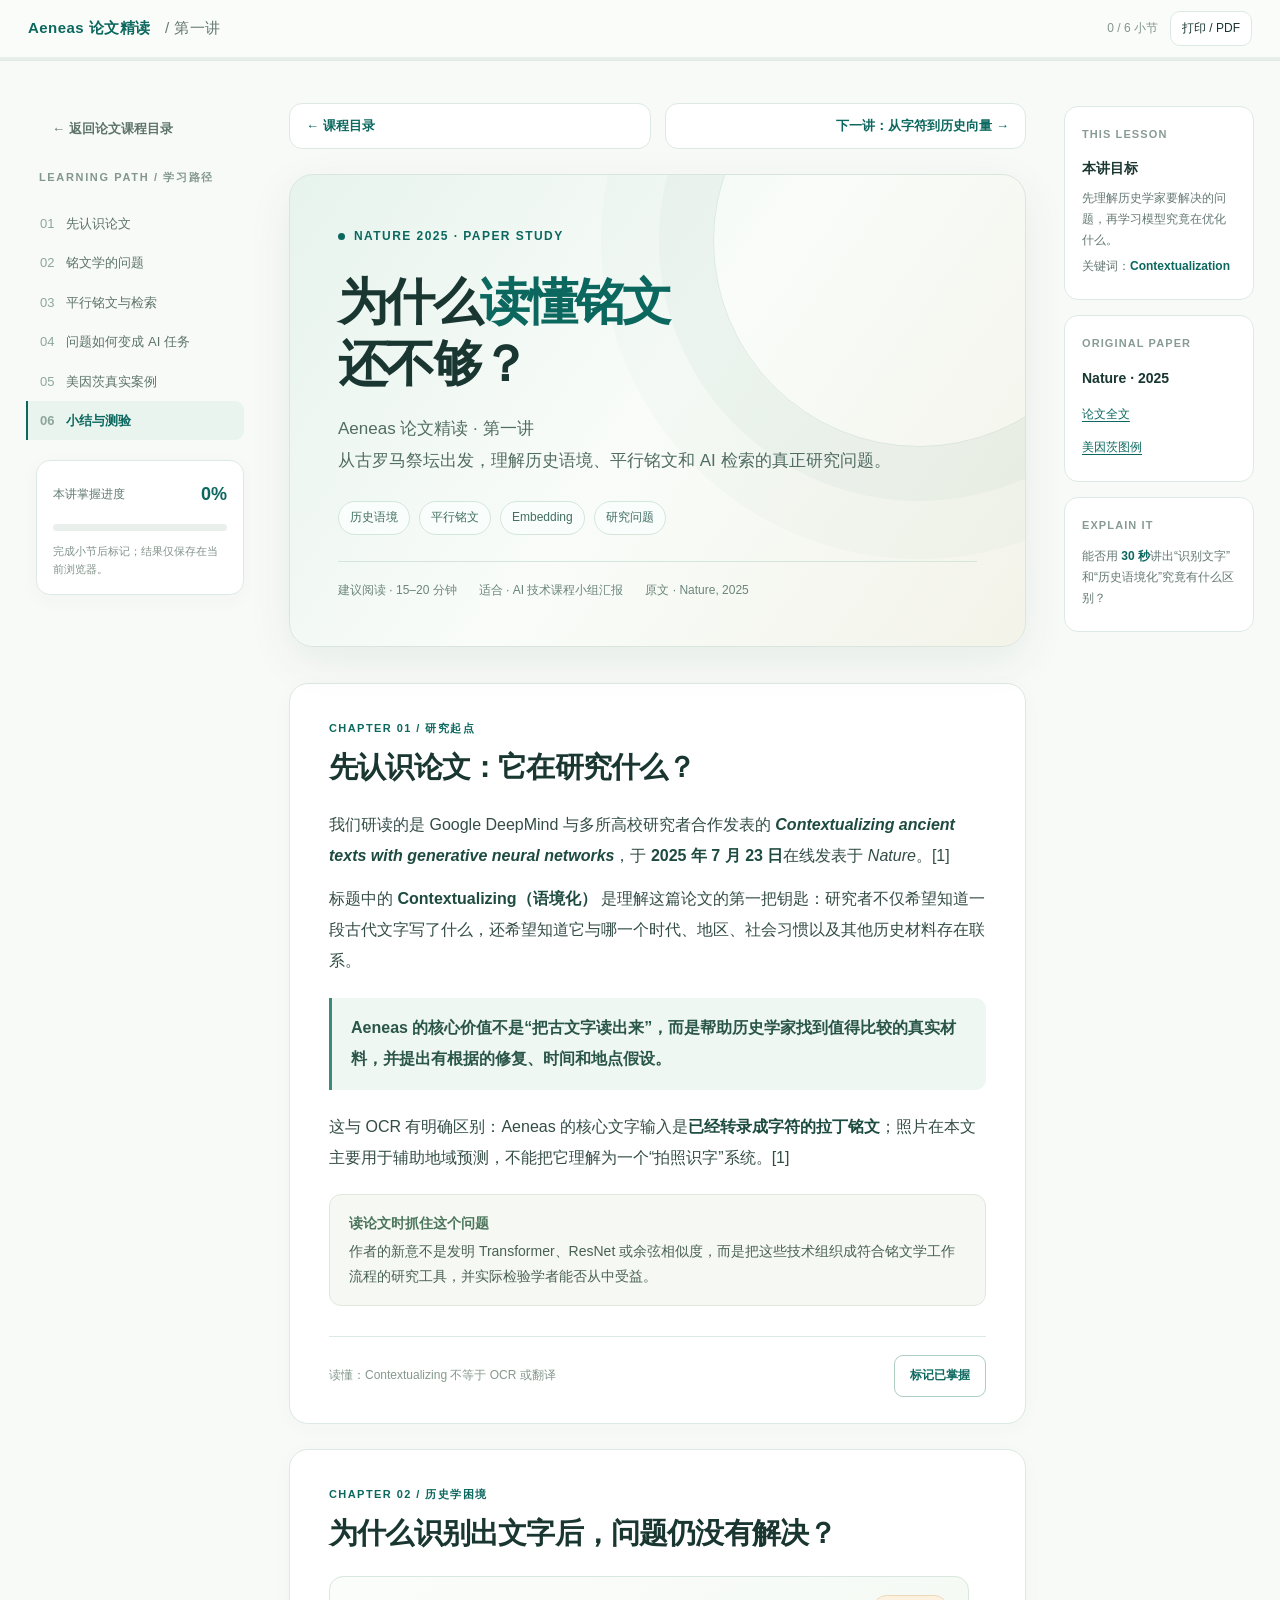
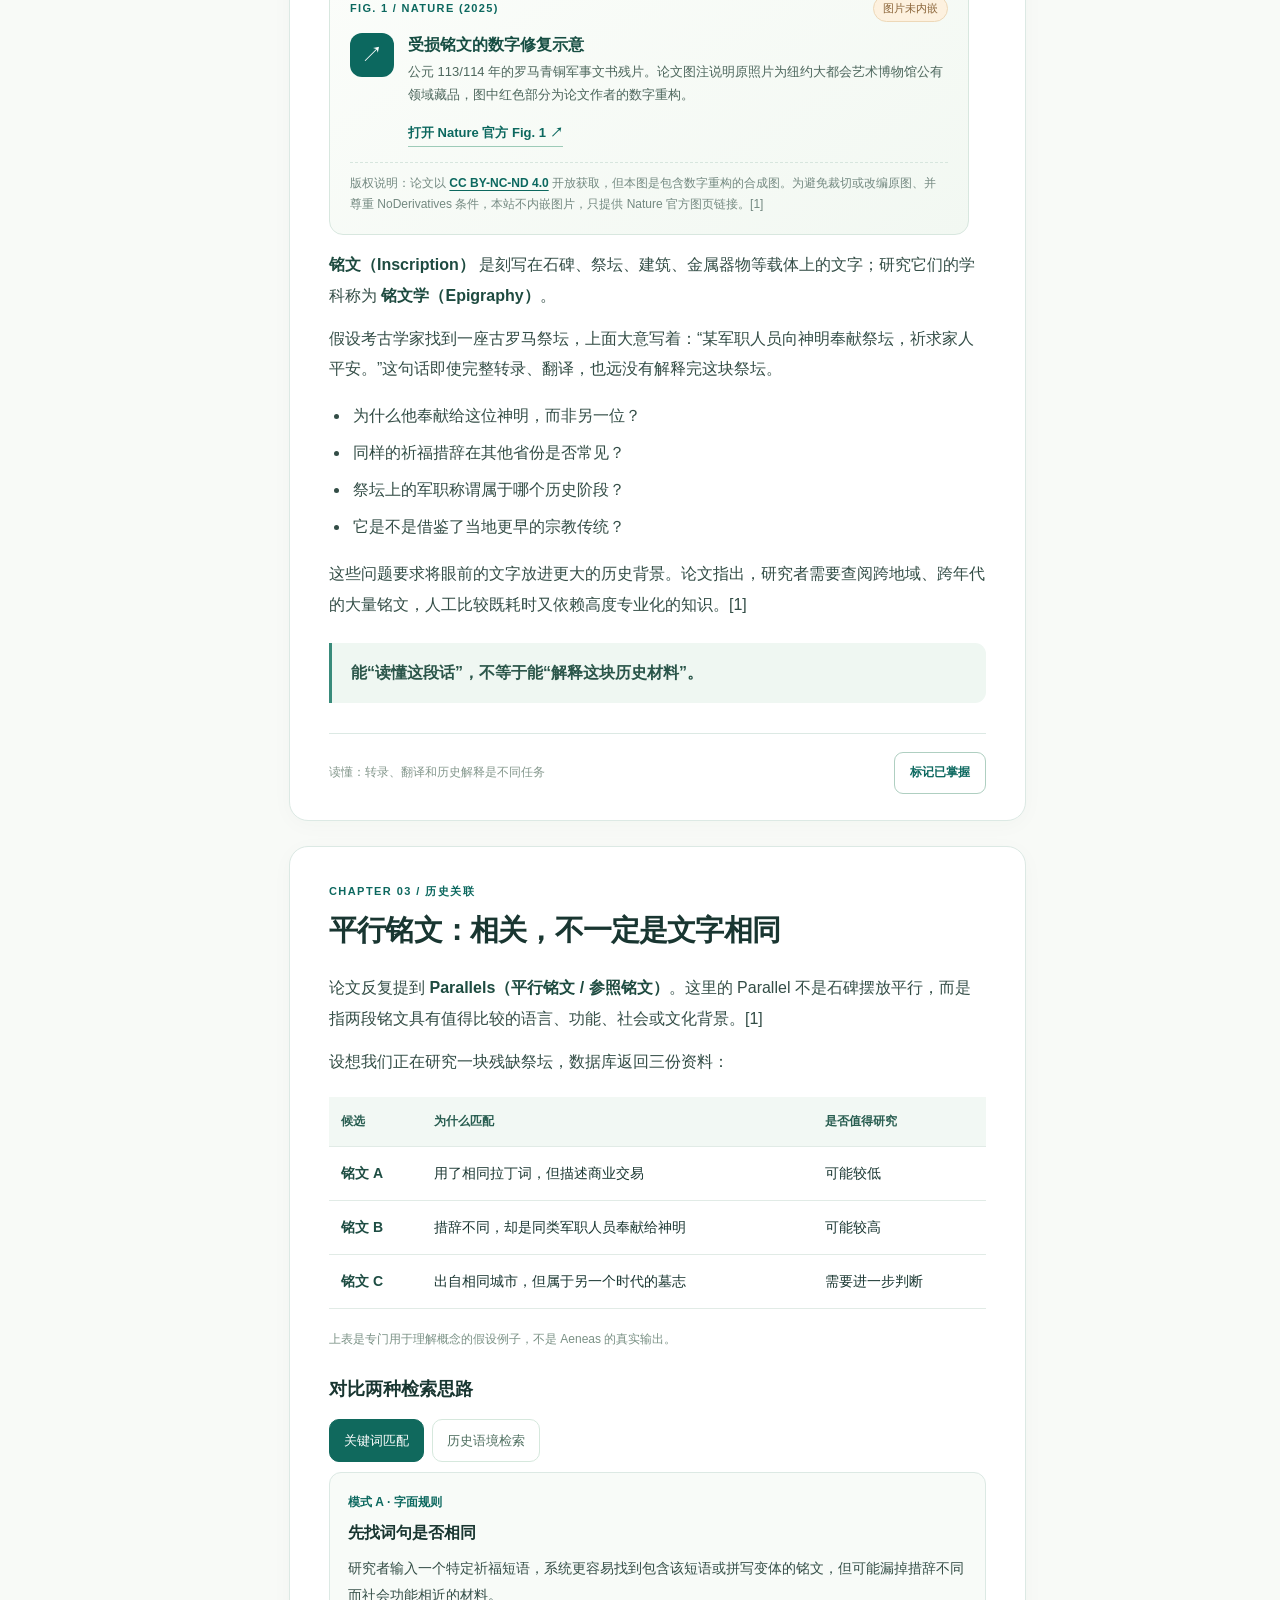
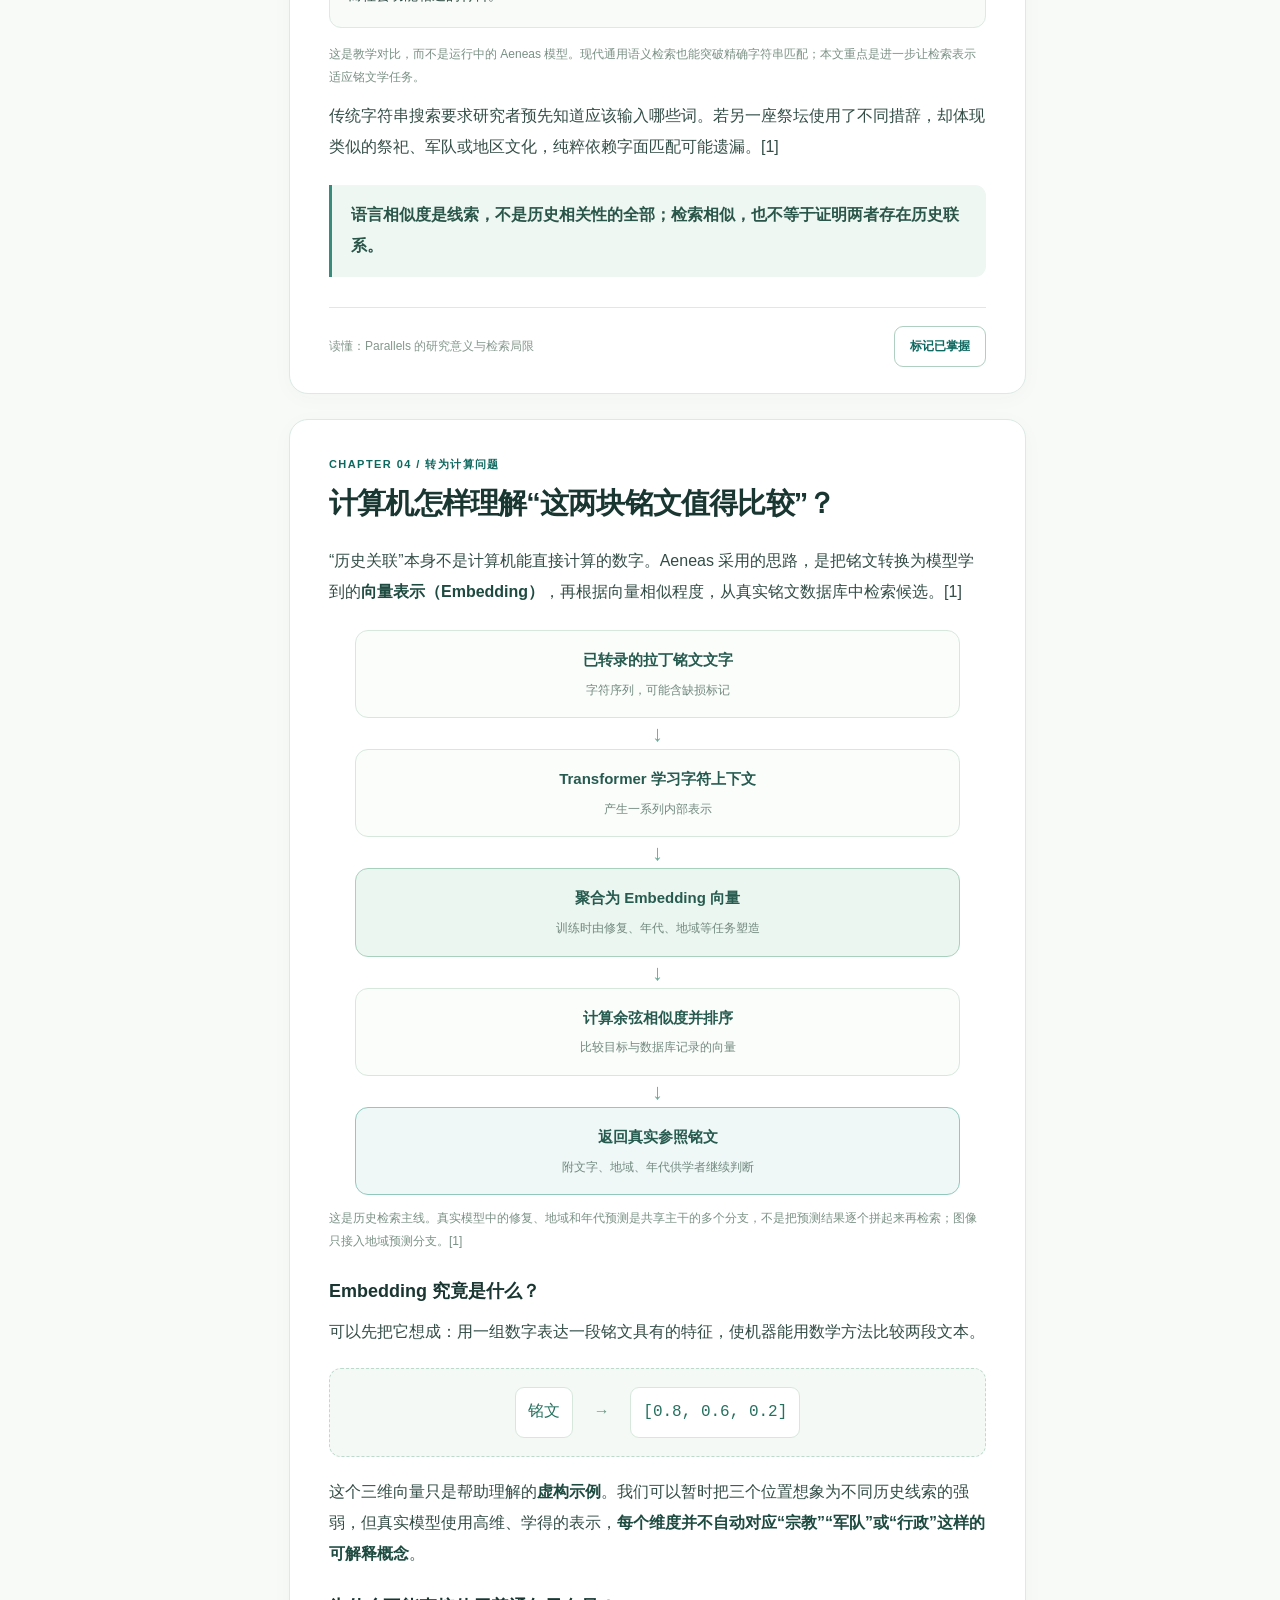
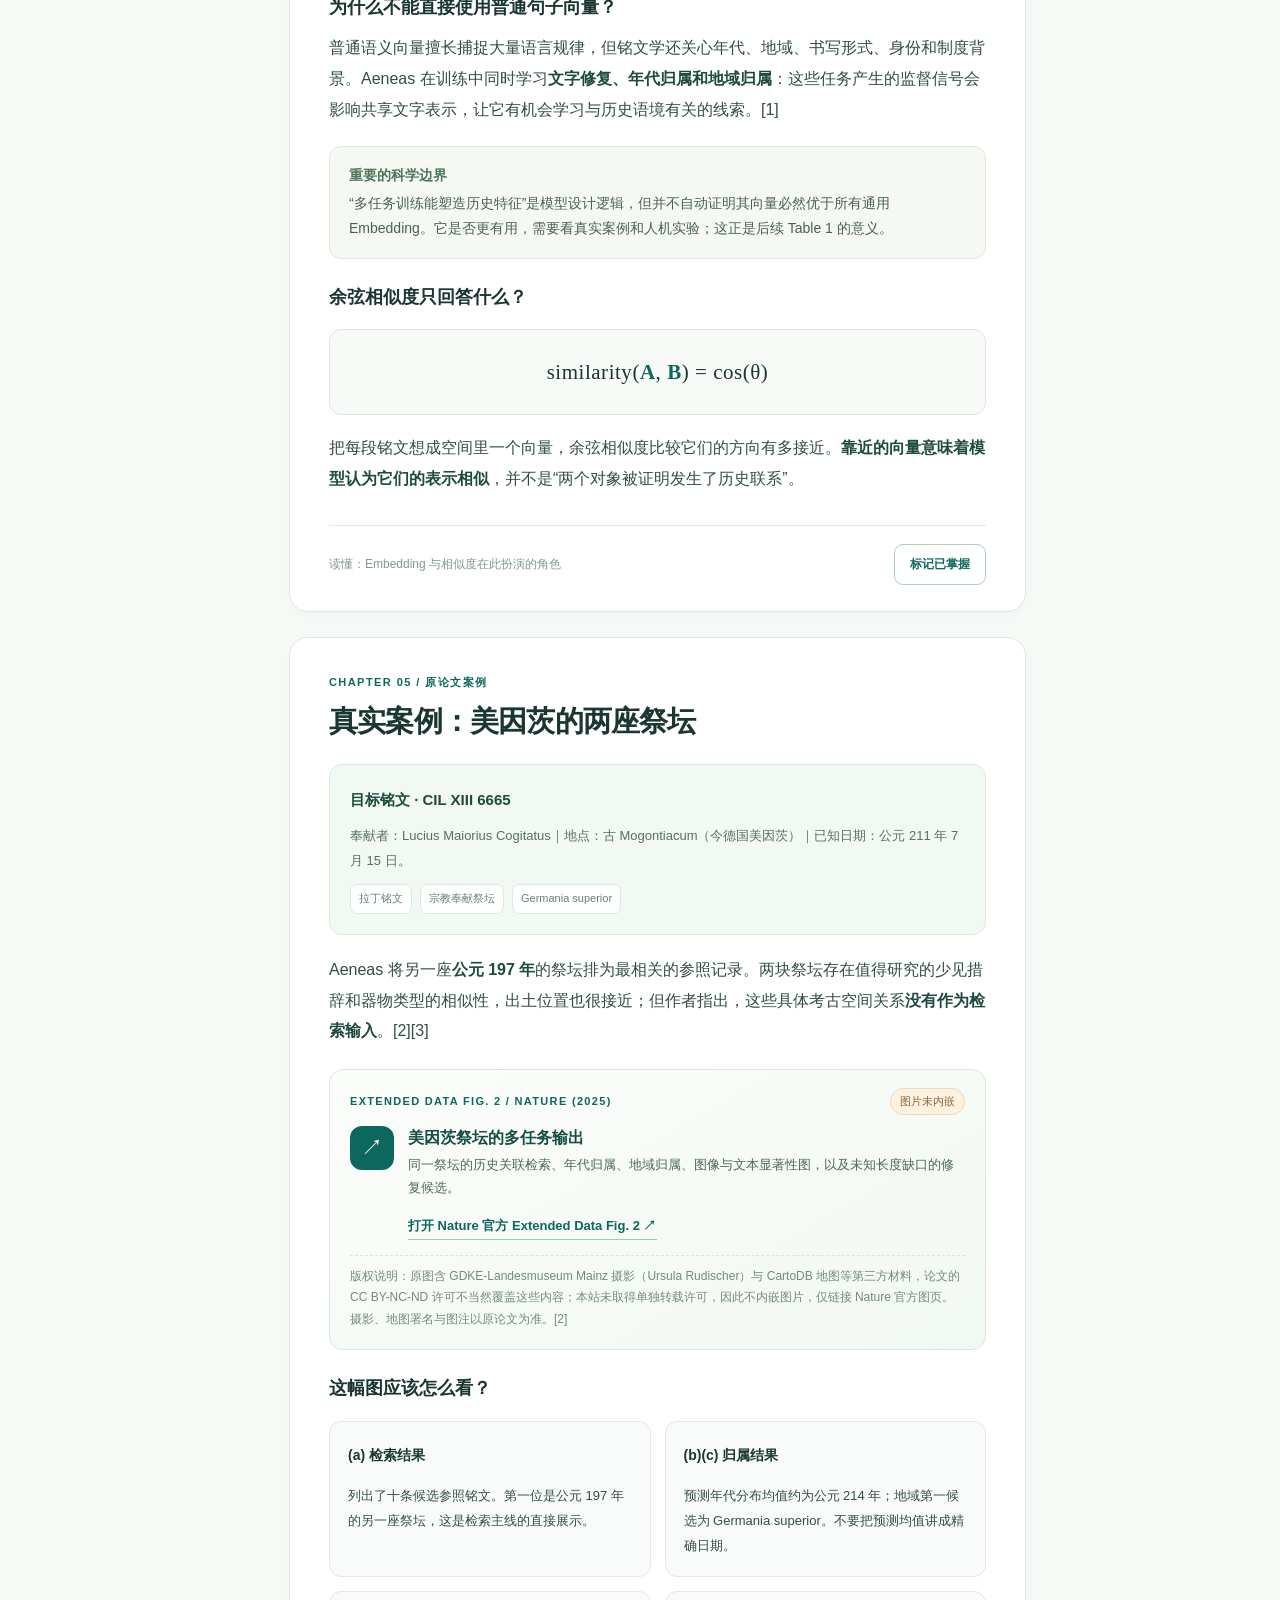
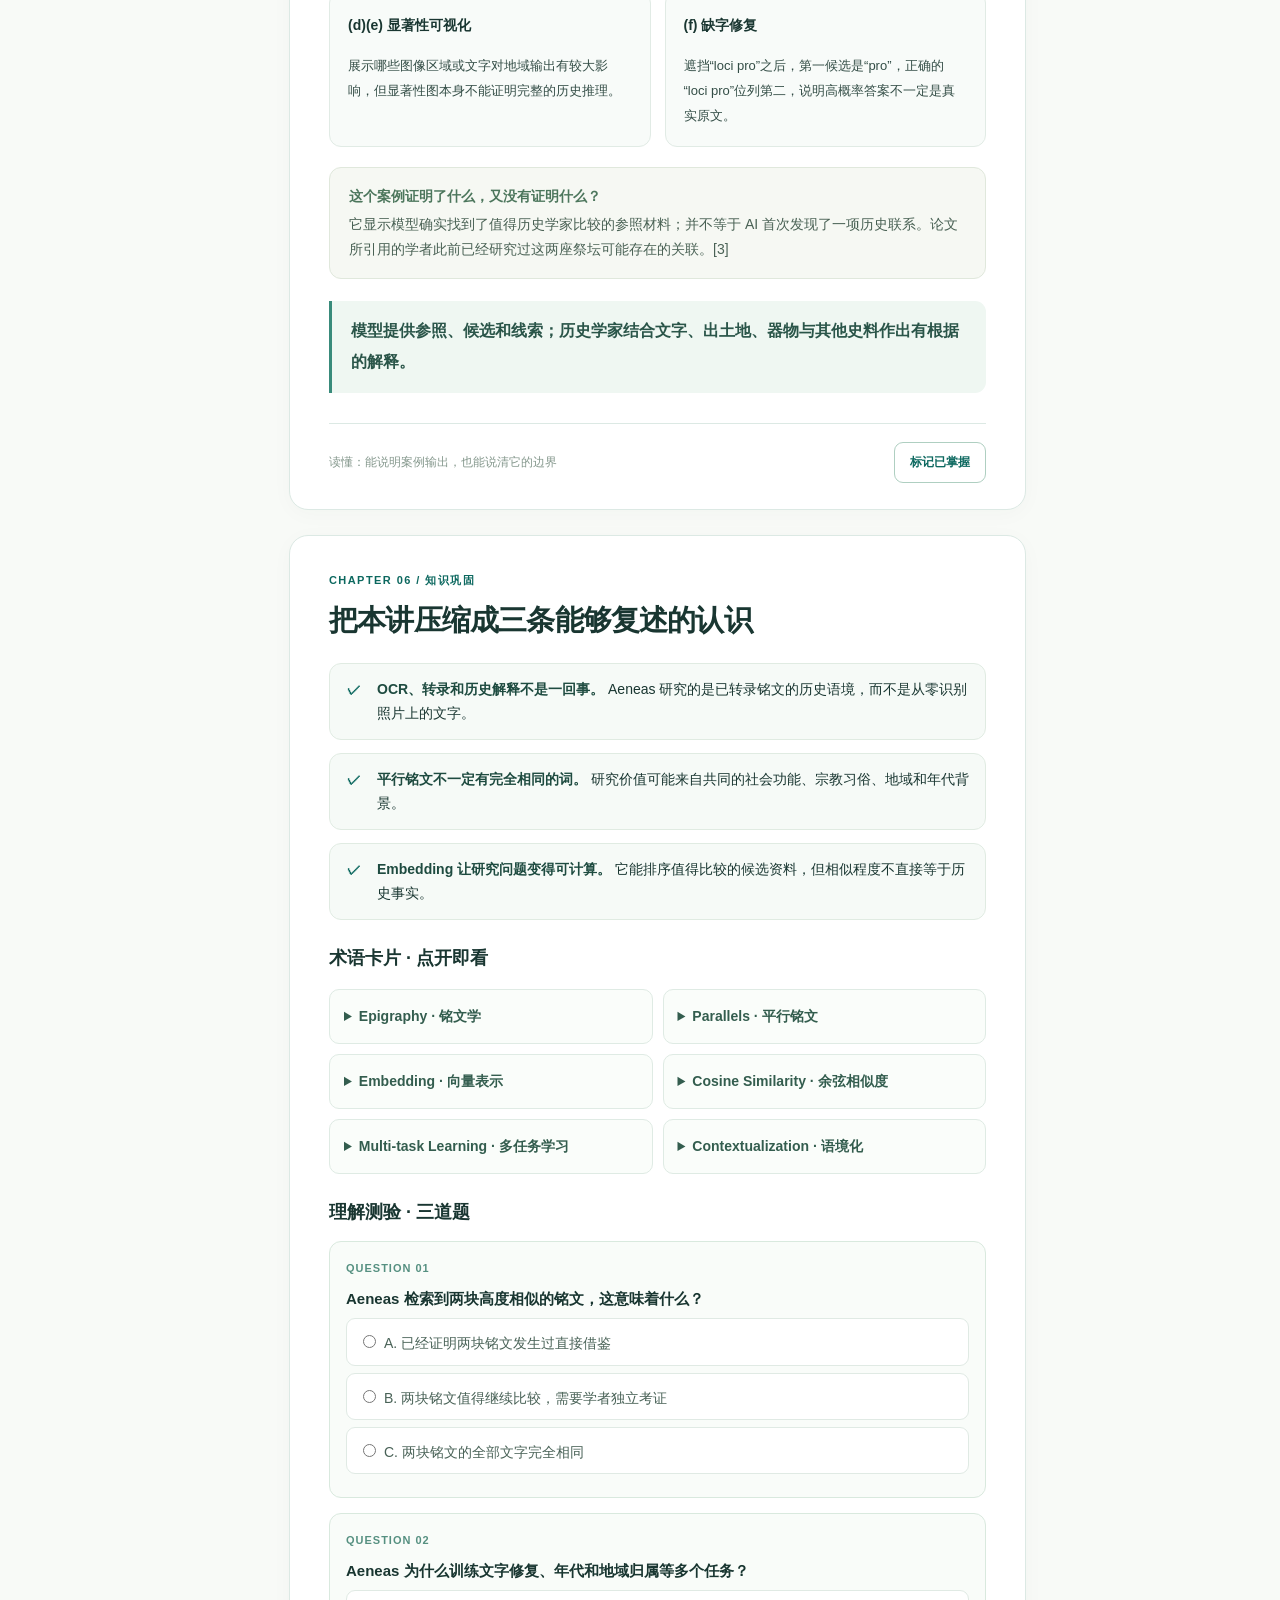
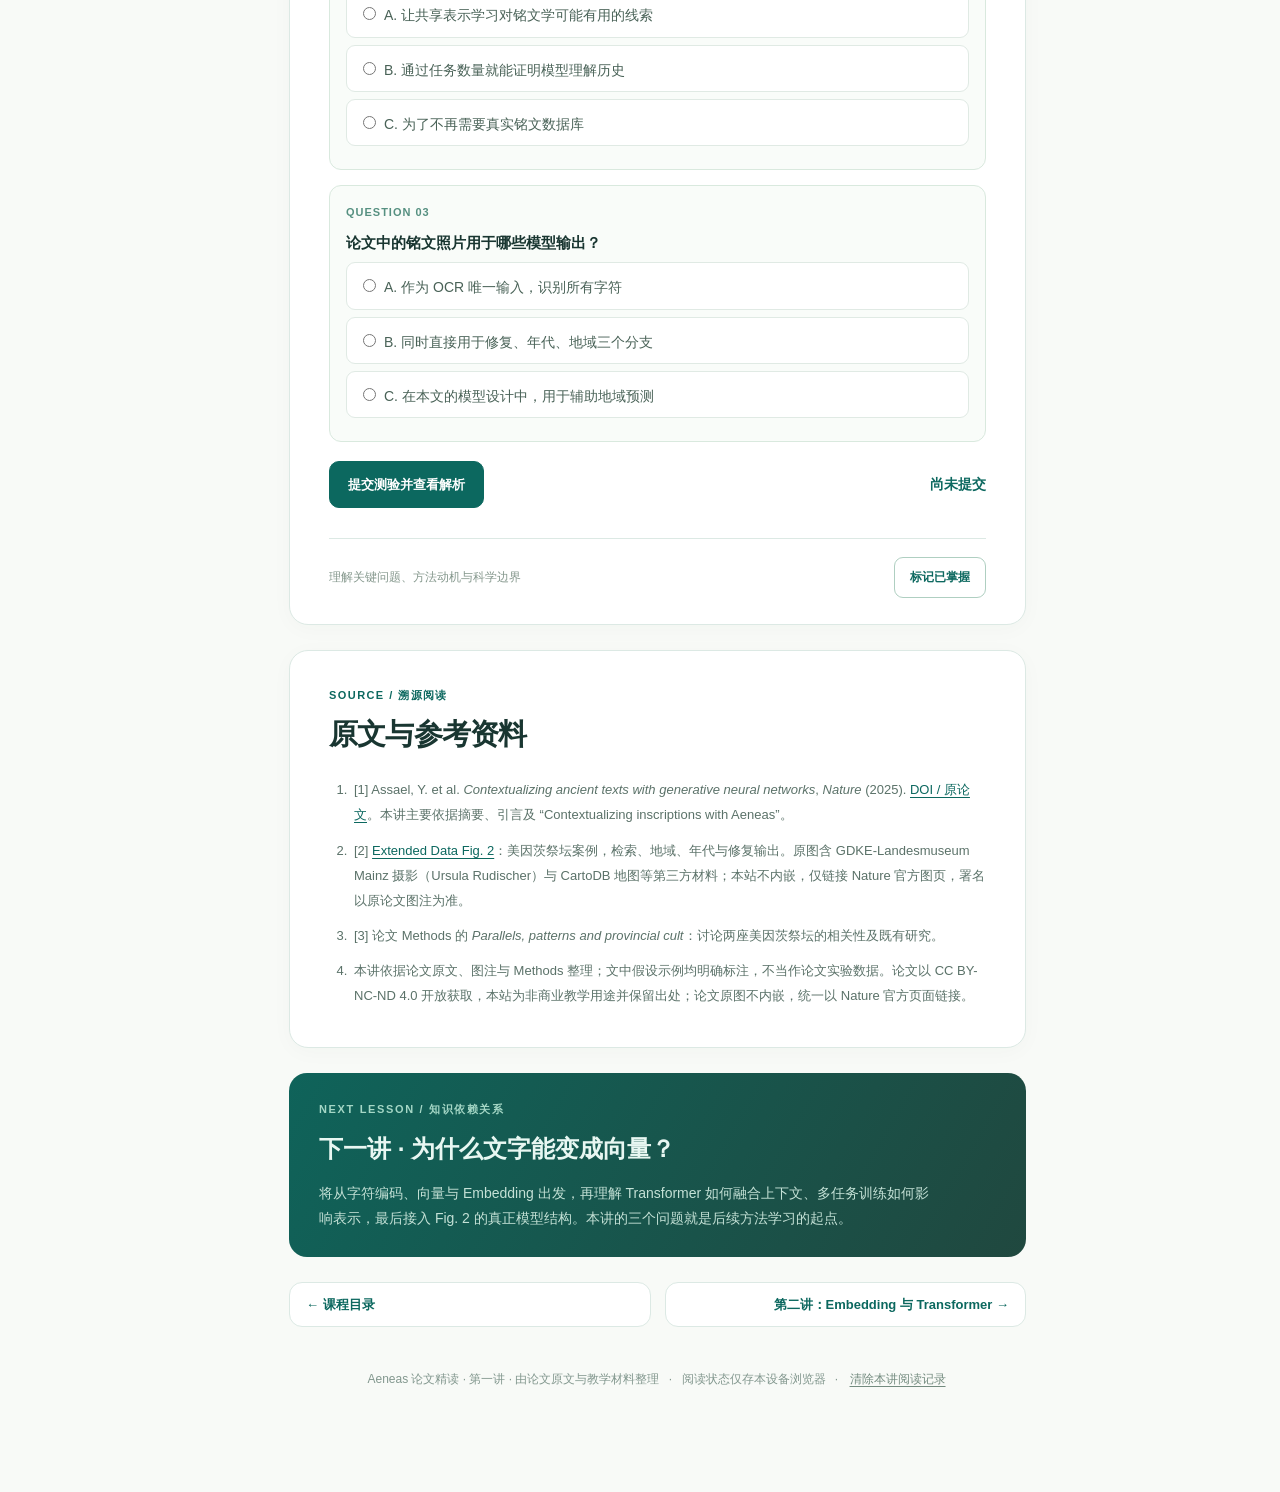
==== lessons/01.html @ 2ba2298d "Publish standalone Aeneas paper study site Add the six-lesson roadmap with complete lessons 1-2, int" ====
<!doctype html>
<html lang="zh-CN">
<head>
<meta charset="utf-8">
<meta name="viewport" content="width=device-width, initial-scale=1">
<meta name="theme-color" content="#0b655d">
<meta name="description" content="Aeneas 论文精读第一讲：铭文学、平行铭文、传统检索的局限，以及如何将历史关联转化为机器学习任务。">
<title>第一讲 · 为什么读懂铭文还不够？｜Aeneas 论文精读</title>
<style>
:root{--ink:#193631;--muted:#647873;--primary:#0c685f;--primary2:#125c56;--line:#dce9e4;--cream:#f8faf7;--white:#fff;--soft:#eaf4ef;--accent:#bb713d;--gold:#d3ae63;--shadow:0 14px 45px rgba(20,66,55,.075);--radius:19px;scroll-behavior:smooth}
*{box-sizing:border-box}html{scroll-padding-top:85px}body{margin:0;background:var(--cream);color:var(--ink);font-family:-apple-system,BlinkMacSystemFont,"Segoe UI","PingFang SC","Microsoft YaHei",sans-serif;font-size:16px;line-height:1.93}a{color:var(--primary);text-decoration-thickness:1px;text-underline-offset:3px}a:hover{color:#073c37}button{font:inherit;cursor:pointer}button:focus-visible,a:focus-visible,summary:focus-visible{outline:3px solid #db9451;outline-offset:3px}.site-header{position:sticky;top:0;z-index:40;background:rgba(250,252,249,.91);backdrop-filter:blur(16px);border-bottom:1px solid var(--line)}.head-inner{max-width:1370px;margin:auto;padding:11px 28px;display:flex;justify-content:space-between;align-items:center;gap:16px}.brand{font-weight:740;font-size:15px;letter-spacing:.03em;text-decoration:none;color:var(--primary)}.brand span{font-weight:500;color:var(--muted);margin-left:10px}.head-tools{display:flex;align-items:center;gap:12px}.head-tools button{font-size:12px;border:1px solid var(--line);border-radius:10px;padding:5px 11px;background:white;color:var(--ink)}.header-progress{height:3px;background:#e8efeb}.header-progress span{display:block;background:var(--primary);height:100%;width:0%;transition:width .3s}.layout{display:grid;grid-template-columns:225px minmax(0,830px) 190px;gap:38px;max-width:1370px;margin:auto;padding:34px 26px 70px}.sidebar{position:sticky;top:101px;align-self:start;max-height:calc(100vh - 126px);overflow:auto;padding:6px 7px 25px 0}.side-label{font-size:11px;font-weight:750;letter-spacing:.15em;color:#829790;margin:0 0 16px;padding-left:13px}.sidebar a{display:flex;gap:12px;border-left:2px solid transparent;text-decoration:none;color:#5d736c;padding:9px 12px;font-size:13px;line-height:1.65;border-radius:0 9px 9px 0}.sidebar a:hover{color:var(--primary);background:#edf6f0}.sidebar a.active{color:var(--primary);border-left-color:var(--primary);background:#e9f4ef;font-weight:720}.sidebar a span{color:#8da69b;font-variant-numeric:tabular-nums}.side-progress{background:#fff;border:1px solid var(--line);border-radius:14px;padding:16px;margin:20px 0 0 10px;box-shadow:0 5px 20px rgba(16,72,59,.03)}.side-progress .progress-title{display:flex;align-items:center;justify-content:space-between;font-size:12px;color:#617970}.side-progress strong{font-size:18px;color:var(--primary)}.bar{height:7px;background:#e9f0eb;overflow:hidden;border-radius:99px;margin:12px 0}.bar i{display:block;height:100%;width:0;background:linear-gradient(90deg,#2f9b86,#0c655c);border-radius:99px;transition:width .25s}.side-progress p{font-size:11px;color:#82938b;line-height:1.6;margin:0}.rail{position:sticky;top:106px;align-self:start;color:var(--muted);font-size:12px}.rail-card{border:1px solid var(--line);padding:17px;background:#fff;border-radius:14px;margin-bottom:15px}.rail .minor{font-size:11px;color:#889b95;margin-bottom:10px;font-weight:750;letter-spacing:.1em}.rail b{color:var(--ink);display:block;font-size:14px;margin-bottom:6px}.rail p{margin:5px 0;line-height:1.75}.rail .source-link{display:block;padding:5px 0;font-size:12px}.rail em{font-style:normal;color:var(--primary);font-weight:650}.content{min-width:0}.hero{background:linear-gradient(126deg,#e7f3ed 0%,#f9fcf9 49%,#f3f3e9 100%);border:1px solid #d8e6dd;position:relative;overflow:hidden;border-radius:24px;padding:45px 48px 44px;margin-bottom:36px;box-shadow:var(--shadow)}.hero:after{content:"";position:absolute;right:-100px;top:-140px;width:410px;height:410px;border-radius:50%;border:1px solid rgba(38,112,92,.13);box-shadow:0 0 0 54px rgba(38,112,92,.035),0 0 0 112px rgba(38,112,92,.022);pointer-events:none}.eyebrow{display:inline-flex;align-items:center;gap:9px;font-size:12px;font-weight:760;letter-spacing:.12em;color:var(--primary)}.eyebrow:before{content:"";height:7px;width:7px;border-radius:50%;background:var(--primary)}.hero h1{font-size:clamp(32px,4vw,50px);letter-spacing:-.052em;line-height:1.23;margin:22px 0 18px;position:relative;z-index:1}.hero h1 span{color:var(--primary)}.hero .lead{font-size:17px;color:#506c63;line-height:1.85;max-width:600px;margin:0 0 25px;position:relative;z-index:1}.tags{display:flex;gap:9px;flex-wrap:wrap;position:relative;z-index:1}.tags span{font-size:12px;padding:4px 11px;border:1px solid #d2e6da;background:#f9fdfb;border-radius:999px;color:#406e61}.hero-note{position:relative;z-index:1;border-top:1px solid #d4e6dc;padding-top:17px;margin-top:26px;color:#6b857c;font-size:12px;display:flex;flex-wrap:wrap;gap:8px 22px}.chapter{background:var(--white);border:1px solid var(--line);border-radius:var(--radius);padding:34px 39px 26px;margin:0 0 25px;box-shadow:0 4px 22px rgba(8,67,52,.028)}.chapter-number{font-size:11px;font-weight:770;letter-spacing:.13em;color:var(--primary);text-transform:uppercase;margin-bottom:8px}.chapter h2{font-size:clamp(23px,3.3vw,29px);line-height:1.42;letter-spacing:-.028em;margin:0 0 22px}.chapter h3{font-size:18px;line-height:1.5;margin:25px 0 9px}.chapter p{margin:12px 0;color:#334d46}.chapter strong{color:#1e4b40}.chapter ul{padding-left:21px;color:#334d46}.chapter li{padding-left:3px;margin:6px 0}.quote{border-left:3px solid #398b7b;padding:15px 19px;margin:22px 0;background:#eff7f2;color:#2a5549;border-radius:0 11px 11px 0;font-weight:600}.figure{margin:22px 0 15px}.figure img{display:block;width:100%;height:auto;border:1px solid var(--line);border-radius:12px;background:white}.figure.figure-small{max-width:550px}.figure figcaption{font-size:12px;color:#87958f;line-height:1.75;margin-top:9px}.figure a{font-weight:650}.note{padding:16px 19px;border-radius:12px;background:#f6f8f3;border:1px solid #e0e8dc;margin:20px 0;font-size:14px;line-height:1.8;color:#496154}.note .note-title{font-weight:770;color:#4c765c;margin-bottom:3px}.columns{display:grid;grid-template-columns:1fr 1fr;gap:14px;margin:19px 0}.panel{background:#f8fbf9;border:1px solid #e1ebe5;border-radius:12px;padding:18px}.panel b{font-size:14px}.panel p{font-size:13px;margin-bottom:0}.panel.keyword{background:#fffaf6;border-color:#f0e5d6}.panel.semantic{background:#f1f8f4;border-color:#d8e8df}.demo-options{display:flex;gap:8px;flex-wrap:wrap;margin:16px 0 8px}.demo-options button{border:1px solid #d6e8dd;border-radius:10px;background:#fff;padding:8px 14px;color:#4f6f60;font-size:13px}.demo-options button[aria-pressed="true"]{background:#10695d;color:white;border-color:#10695d}.demo-display{background:#f8fbf8;border:1px solid var(--line);border-radius:12px;padding:18px;margin:10px 0 15px;min-height:130px}.demo-display .demo-caption{font-weight:750;color:var(--primary);font-size:12px}.demo-display h4{margin:4px 0 6px;font-size:16px}.demo-display p{font-size:14px;margin:0}.little{font-size:12px!important;color:#7a9185!important}.mini-table{width:100%;border-collapse:collapse;margin:19px 0;font-size:14px}.mini-table th,.mini-table td{border-bottom:1px solid #e1ebe6;padding:13px 12px;text-align:left;vertical-align:top}.mini-table th{background:#f2f8f4;color:#285d50;font-size:12px}.mini-table td:first-child{font-weight:650;color:#1e4d43}.stages{display:grid;gap:0;max-width:605px;margin:22px auto 10px}.stage{border:1px solid #d6e7dc;border-radius:13px;padding:15px 17px;background:#fbfdfb;text-align:center;position:relative}.stage b{display:block;font-size:15px;color:#275b4f}.stage small{display:block;color:#71897f;margin-top:4px;font-size:12px}.stage.important{background:#ecf6f0;border-color:#a7d1bd}.stage.finish{background:#eff8f7;border-color:#90c8bc}.down{height:31px;text-align:center;color:#6caa99;line-height:31px;font-size:22px}.formula{padding:22px;border-radius:12px;text-align:center;border:1px solid #dde6e0;background:#f8faf7;font-family:Georgia,"Times New Roman",serif;font-size:21px;letter-spacing:.025em;margin:18px 0}.formula .t{color:var(--primary);font-weight:700}.formula-explain{font-size:13px!important;color:#768780!important}.vectors{display:flex;gap:12px;flex-wrap:wrap;align-items:center;justify-content:center;background:#f5f9f6;border:1px dashed #bddbcc;border-radius:12px;margin:20px 0;padding:18px}.vectors span{background:#fff;border:1px solid #d6e8dc;border-radius:9px;padding:9px 12px;font-family:ui-monospace,Consolas,monospace;font-size:16px;color:#26715e}.vectors .arrow{border:none;background:transparent;color:#6c9a85}.case-head{background:#f2f8f2;border:1px solid #dfeadf;border-radius:13px;padding:20px;margin:16px 0 20px}.case-head strong{font-size:15px}.case-head p{font-size:13px;margin:7px 0 0;color:#567065}.tag-row{display:flex;gap:8px;flex-wrap:wrap;margin-top:11px}.tag-row span{font-size:11px;background:#fff;border:1px solid #dbe9de;padding:3px 8px;border-radius:7px;color:#638273}.takeaways{display:grid;gap:13px;margin:22px 0}.takeaway{padding:13px 16px 13px 47px;position:relative;background:#f6faf7;border-radius:12px;border:1px solid #e0ebe2;font-size:14px;line-height:1.75}.takeaway::before{content:"✓";position:absolute;left:17px;top:13px;color:var(--primary);font-weight:800}.checks{border-top:1px solid var(--line);display:flex;justify-content:space-between;align-items:center;gap:12px;padding-top:18px;margin-top:30px;color:#85988d;font-size:12px;flex-wrap:wrap}.complete-btn{border:1px solid #afcfc1;border-radius:9px;background:white;color:var(--primary);padding:8px 15px;font-weight:690;font-size:12px}.complete-btn[data-done="true"]{background:#e6f3ea;border-color:#9ecbad}.quiz-card{border:1px solid #deebe2;border-radius:13px;margin:15px 0;background:#fbfdfb;padding:19px}.quiz-card .quiz-title{font-size:15px;font-weight:690;line-height:1.7}.quiz-card .quiz-index{font-size:11px;color:#569081;font-weight:780;letter-spacing:.09em;margin-bottom:7px}.quiz-card label{display:flex;align-items:flex-start;gap:9px;margin:11px 0;color:#496257;font-size:14px;cursor:pointer;border-radius:8px}.quiz-card input{margin-top:7px;accent-color:var(--primary)}.quiz-card .feedback{display:none;font-size:13px;line-height:1.8;border-radius:9px;padding:10px 12px;margin-top:9px;background:#f2f8f3;color:#406456}.quiz-card .feedback.visible{display:block}.quiz-actions{display:flex;justify-content:space-between;gap:12px;align-items:center;flex-wrap:wrap;margin-top:19px}.primary-btn{background:var(--primary);border:1px solid var(--primary);color:#fff;border-radius:10px;padding:10px 18px;font-weight:700;font-size:13px}.primary-btn:hover{background:#084f47}.quiz-score{font-size:14px;font-weight:730;color:var(--primary)}.source-list{font-size:13px;color:#5b7269;padding-left:22px}.source-list li{margin:10px 0}.continuation{border-radius:18px;padding:26px 30px;color:#e8f7f2;background:linear-gradient(120deg,#0f635a,#20483f);margin-bottom:25px}.continuation .overline{font-size:11px;letter-spacing:.15em;color:#a5d7c6;font-weight:750}.continuation h2{font-size:24px;margin:6px 0 8px}.continuation p{font-size:14px;color:#c4e1d6;max-width:620px;line-height:1.8;margin:0}.glossary{display:grid;grid-template-columns:1fr 1fr;gap:10px;margin-top:17px}.glossary details{border:1px solid #dfebe4;border-radius:10px;background:#fafdfa;padding:13px 14px}.glossary summary{cursor:pointer;font-weight:700;font-size:14px;color:#335d4e}.glossary details p{font-size:13px;line-height:1.75;margin:8px 0 0}.footer{font-size:12px;color:#82978e;text-align:center;padding:14px 0 28px}.footer button{border:0;background:transparent;color:#738b7f;text-decoration:underline;text-underline-offset:3px;font-size:12px;padding:2px}.only-mobile{display:none}
@media(max-width:1170px){.layout{grid-template-columns:205px minmax(0,790px);gap:24px}.rail{display:none}.chapter{padding:30px 33px}.hero{padding:40px}}
@media(max-width:790px){html{scroll-padding-top:90px}.head-inner{padding:11px 15px}.brand span{display:none}.layout{display:block;padding:16px 13px 44px}.sidebar{position:static;max-height:none;border:1px solid var(--line);border-radius:14px;padding:11px 10px;margin-bottom:14px;background:white}.side-label{margin:0 0 5px}.sidebar nav{display:flex;overflow:auto;gap:3px}.sidebar a{white-space:nowrap;border-left:0;border-bottom:2px solid transparent;border-radius:8px;padding:7px 11px;font-size:12px}.sidebar a.active{border-bottom-color:var(--primary)}.side-progress{display:none}.hero{padding:29px 24px;border-radius:16px;margin-bottom:15px}.hero h1{font-size:34px}.hero .lead{font-size:15px}.chapter{border-radius:14px;padding:24px 21px 20px;margin-bottom:14px}.chapter h2{font-size:24px}.columns,.glossary{grid-template-columns:1fr}.mini-table{font-size:12px}.mini-table th,.mini-table td{padding:10px 8px}.continuation{padding:22px}.only-mobile{display:inline}}
@media print{.site-header,.sidebar,.rail,.checks,.quiz-actions,.footer button{display:none!important}.layout{display:block;width:100%;max-width:100%;padding:0}.content{width:100%}.hero,.chapter,.continuation{box-shadow:none;break-inside:avoid}.chapter{border-color:#d2ddd6}.hero{padding:30px}.quiz-card{break-inside:avoid}a{color:#174a3f}}

/* dedicated course navigation */
.course-back{display:flex;align-items:center;gap:9px;color:var(--primary);font-size:12px;font-weight:750;text-decoration:none;margin:2px 6px 18px 12px}
.lesson-nav{display:flex;align-items:stretch;justify-content:space-between;gap:14px;margin:8px 0 25px}
.lesson-nav a{display:block;flex:1;border-radius:13px;background:#fff;border:1px solid var(--line);padding:11px 16px;text-decoration:none;font-size:13px;font-weight:700;line-height:1.65}
.lesson-nav a:hover{border-color:#84c1ad;background:#f1f8f4}
.course-header-nav{display:flex;align-items:center;gap:12px;font-size:12px;margin-left:auto}
.course-header-nav a{color:#55756a;text-decoration:none;white-space:nowrap}
.card-grid{display:grid;grid-template-columns:1fr 1fr;gap:13px;margin:18px 0}
.concept{border:1px solid #dfe9e1;background:#f8fbf9;padding:17px 18px;border-radius:13px}
.concept b{color:#174e43;font-size:14px}
.concept p{font-size:13px;margin:7px 0}
.concept code,.chapter code{font-family:ui-monospace,Consolas,monospace;font-size:.92em;background:#eef5f0;padding:2px 5px;border-radius:5px;color:#176356}
.mathpad{overflow-x:auto;background:#f7faf8;border:1px solid #e1ebe6;border-radius:12px;margin:20px 0;padding:16px;text-align:center;font-family:Georgia,'Times New Roman',serif;font-size:20px;line-height:1.6;color:#174b42}
.micro{font-size:12px!important;color:#6e857d!important}
.demo-box{border:1px solid #d8e7df;border-radius:15px;background:linear-gradient(150deg,#fbfdfa,#f2f8f2);padding:22px;margin:20px 0}
.demo-box h3{margin:0 0 6px}
.token-line{display:flex;flex-wrap:wrap;gap:5px;margin:13px 0}
.token-line span{display:inline-flex;align-items:center;justify-content:center;min-width:37px;min-height:42px;border:1px solid #cadfd4;border-radius:8px;background:#fff;font-family:Consolas,ui-monospace,monospace;font-size:18px;color:#245949;position:relative}
.token-line span.selected{background:#0f7162;color:#fff;border-color:#0f7162}
.token-line span.blank{background:#fdeed9;color:#945d33;border-color:#e9d0b0}
.token-line span.context{background:#ddf1e8;border-color:#aed7c2}
.button-row{display:flex;flex-wrap:wrap;gap:9px;margin:14px 0}
.demo-button{background:#fff;border:1px solid #c9e0d3;border-radius:10px;color:#246151;font-size:13px;padding:8px 12px}
.demo-button.active,.demo-button[aria-pressed="true"]{color:#fff;background:#0d6e60;border-color:#0d6e60}
.demo-explainer{background:#fff;border-left:3px solid #57a38a;padding:11px 14px;border-radius:0 9px 9px 0;color:#47675a;font-size:13px;line-height:1.75}
.align-rows{display:grid;grid-template-columns:1fr 1fr;gap:10px;margin:12px 0}
.grid-entry{background:#fff;border:1px solid #dfebe3;padding:12px;border-radius:10px;font-size:13px}
.grid-entry strong{display:block;font-size:14px}
.demo-box svg{width:100%;height:auto;max-height:305px;display:block}
.slider-row{display:flex;gap:12px;align-items:center;flex-wrap:wrap;margin:13px 0}
.slider-row input{flex:1;min-width:150px;accent-color:#0c685f}
.big-number{font-size:21px;font-weight:780;color:#146d60;font-variant-numeric:tabular-nums}
.quiz-card{border:1px solid #d9e9de;border-radius:12px;padding:16px;margin:15px 0;background:#f9fcf9}
.quiz-card legend{font-weight:740;color:#284d43;margin-bottom:8px;line-height:1.6}
.quiz-card label{display:block;padding:9px 11px;background:#fff;border:1px solid #e0eae4;border-radius:9px;margin:7px 0;font-size:14px;cursor:pointer;line-height:1.65}
.quiz-card label:has(input:checked){background:#edf7f1;border-color:#64af94}
.quiz-card input{margin-right:8px;accent-color:#1a776b}
.quiz-card .feedback{font-size:13px;line-height:1.75;margin-top:11px;color:#466656}
.mark-button{border:1px solid #d8e5dd;border-radius:9px;background:#fff;color:#557569;padding:8px 12px;font-size:12px;margin-top:16px}
.mark-button[aria-pressed="true"]{background:#176c5e;color:#fff;border-color:#176c5e}
.figure-link{border:1px solid #e1e8dd;border-radius:11px;padding:14px 16px;background:#f9faf5;font-size:13px}
.figure-link a{font-weight:740}
.course-links{display:flex;gap:11px;flex-wrap:wrap;margin:15px 0;font-size:13px}
.course-links a{border:1px solid #d4e5d9;padding:8px 12px;border-radius:9px;text-decoration:none;background:#fff}
.standalone-home .layout{display:block;max-width:1080px;padding-top:46px}
.standalone-home .content{max-width:1040px}
.standalone-home .hero{padding:60px 55px;background:radial-gradient(circle at 92% 4%,#def0e8,transparent 45%),linear-gradient(138deg,#e7f3eb,#fafdf9 70%)}
.standalone-home .home-list{display:grid;gap:13px;grid-template-columns:repeat(2,minmax(0,1fr))}
.standalone-home .unit{display:block;padding:20px 23px;border:1px solid #d8e9df;border-radius:16px;background:white;text-decoration:none;color:#254a3e;min-height:135px}
.standalone-home .unit.open:hover{transform:translateY(-2px);box-shadow:var(--shadow);border-color:#91c3ae}
.standalone-home .unit.planned{background:#f5f8f4;color:#82918a;border-style:dashed}
.standalone-home .unit .unit-no{font-size:11px;color:#619783;font-weight:800;letter-spacing:.14em;margin-bottom:6px}
.standalone-home .unit h3{font-size:18px;line-height:1.4;margin:0 0 7px}
.standalone-home .unit p{margin:0;font-size:12px;line-height:1.75;color:#7b9186}
.standalone-home .unit .unit-badge{font-size:11px;color:#167464;font-weight:700;margin-top:14px}
.home-intro{background:#fff;border:1px solid var(--line);border-radius:17px;padding:27px 31px;margin-top:25px;font-size:15px;color:#4d695d;line-height:1.9}
@media(max-width:760px){.card-grid,.align-rows,.standalone-home .home-list{grid-template-columns:1fr}.demo-box{padding:15px}.course-header-nav{display:none}.lesson-nav{flex-direction:column}.standalone-home .hero{padding:39px 28px}.home-intro{padding:20px}.standalone-home .layout{padding:20px 16px 50px}}

/* Official figure link cards: no third-party paper images are redistributed. */
.figure.figure-official{border:1px solid #d8e7df;border-radius:14px;background:linear-gradient(150deg,#fbfdfa,#f2f8f2);padding:18px 20px}
.figure.figure-official.figure-small{max-width:640px}
.fig-official-top{display:flex;justify-content:space-between;align-items:center;gap:10px;margin-bottom:11px}
.fig-kicker{font-size:11px;font-weight:800;letter-spacing:.12em;color:#0c685f}
.fig-status{font-size:11px;color:#8a6438;background:#fdf1df;border:1px solid #edd8b8;border-radius:99px;padding:2px 9px;white-space:nowrap}
.fig-official-body{display:flex;gap:14px;align-items:flex-start}
.fig-official-icon{flex:0 0 44px;width:44px;height:44px;border-radius:12px;background:#0c685f;color:#fff;display:grid;place-items:center;font-size:22px;line-height:1}
.fig-official-body strong{font-size:16px;line-height:1.5;color:#174e43;display:block;margin:0 0 4px}
.fig-official-body p{margin:0 0 10px;font-size:13px;line-height:1.75;color:#4d675d}
.fig-official-link{display:inline-block;font-size:13px;font-weight:750;color:#0c685f;text-decoration:none;border-bottom:1px solid #9dcbb8;padding-bottom:1px}
.fig-official-link:hover{color:#073c37;border-color:#0c685f}
.figure.figure-official figcaption{font-size:12px;color:#748981;line-height:1.8;margin-top:14px;border-top:1px dashed #d7e6de;padding-top:10px}
.figure.figure-official figcaption a{color:#0c685f}
@media(max-width:520px){.fig-official-top{flex-direction:column;align-items:flex-start;gap:5px}.fig-official-body{gap:10px}.fig-official-icon{flex-basis:36px;width:36px;height:36px;font-size:18px}.figure.figure-official{padding:15px 16px}}
@media print{.figure.figure-official{break-inside:avoid}}

@media(max-width:790px){.hero h1{font-size:30px}}
</style>
<link rel="icon" href="data:image/svg+xml,%3Csvg%20xmlns='http://www.w3.org/2000/svg'%20viewBox='0%200%2064%2064'%3E%3Crect%20width='64'%20height='64'%20rx='14'%20fill='%230c685f'/%3E%3Ctext%20x='32'%20y='45'%20font-family='Georgia,serif'%20font-size='38'%20text-anchor='middle'%20fill='%23fff'%3EA%3C/text%3E%3C/svg%3E"></head>
<body>
<header class="site-header"><div class="head-inner"><a href="../index.html" class="brand">Aeneas 论文精读 <span>/ 第一讲</span></a><div class="head-tools"><span style="font-size:12px;color:#83958c" id="mini-progress">0 / 6 小节</span><button id="print-btn" type="button">打印 / PDF</button></div></div><div class="header-progress"><span id="reading-progress"></span></div></header>
<div class="layout">
<aside class="sidebar" aria-label="本讲章节导航"><a class="course-back" href="../index.html">← 返回论文课程目录</a><p class="side-label">LEARNING PATH / 学习路径</p><nav id="toc"><a href="#sec-01" class="active"><span>01</span> 先认识论文</a><a href="#sec-02"><span>02</span> 铭文学的问题</a><a href="#sec-03"><span>03</span> 平行铭文与检索</a><a href="#sec-04"><span>04</span> 问题如何变成 AI 任务</a><a href="#sec-05"><span>05</span> 美因茨真实案例</a><a href="#sec-06"><span>06</span> 小结与测验</a></nav><div class="side-progress"><div class="progress-title"><span>本讲掌握进度</span><strong id="progress-percent">0%</strong></div><div class="bar"><i id="section-progress"></i></div><p>完成小节后标记；结果仅保存在当前浏览器。</p></div></aside>
<main class="content" id="top"><nav class="lesson-nav"><a href="../index.html">← 课程目录</a><a href="02.html" style="text-align:right">下一讲：从字符到历史向量 →</a></nav><section class="hero"><div class="eyebrow">NATURE 2025 · PAPER STUDY</div><h1>为什么<span>读懂铭文</span><br>还不够？</h1><p class="lead">Aeneas 论文精读 · 第一讲<br>从古罗马祭坛出发，理解历史语境、平行铭文和 AI 检索的真正研究问题。</p><div class="tags"><span>历史语境</span><span>平行铭文</span><span>Embedding</span><span>研究问题</span></div><div class="hero-note"><span>建议阅读 · 15–20 分钟</span><span>适合 · AI 技术课程小组汇报</span><span>原文 · Nature, 2025</span></div></section>
<section id="sec-01" class="chapter" data-section="0"><div class="chapter-number">CHAPTER 01 / 研究起点</div><h2>先认识论文：它在研究什么？</h2><p>我们研读的是 Google DeepMind 与多所高校研究者合作发表的 <strong><em>Contextualizing ancient texts with generative neural networks</em></strong>，于 <strong>2025 年 7 月 23 日</strong>在线发表于 <em>Nature</em>。[1]</p><p>标题中的 <strong>Contextualizing（语境化）</strong> 是理解这篇论文的第一把钥匙：研究者不仅希望知道一段古代文字写了什么，还希望知道它与哪一个时代、地区、社会习惯以及其他历史材料存在联系。</p><div class="quote">Aeneas 的核心价值不是“把古文字读出来”，而是帮助历史学家找到值得比较的真实材料，并提出有根据的修复、时间和地点假设。</div><p>这与 OCR 有明确区别：Aeneas 的核心文字输入是<strong>已经转录成字符的拉丁铭文</strong>；照片在本文主要用于辅助地域预测，不能把它理解为一个“拍照识字”系统。[1]</p><div class="note"><div class="note-title">读论文时抓住这个问题</div>作者的新意不是发明 Transformer、ResNet 或余弦相似度，而是把这些技术组织成符合铭文学工作流程的研究工具，并实际检验学者能否从中受益。</div><div class="checks"><span>读懂：Contextualizing 不等于 OCR 或翻译</span><button class="complete-btn" data-check="0" type="button">标记已掌握</button></div></section>
<section id="sec-02" class="chapter" data-section="1"><div class="chapter-number">CHAPTER 02 / 历史学困境</div><h2>为什么识别出文字后，问题仍没有解决？</h2><figure class="figure figure-small figure-official">
  <div class="fig-official-top"><span class="fig-kicker">FIG. 1 / NATURE (2025)</span><span class="fig-status">图片未内嵌</span></div>
  <div class="fig-official-body">
    <div class="fig-official-icon" aria-hidden="true">↗</div>
    <div>
      <strong>受损铭文的数字修复示意</strong>
      <p>公元 113/114 年的罗马青铜军事文书残片。论文图注说明原照片为纽约大都会艺术博物馆公有领域藏品，图中红色部分为论文作者的数字重构。</p>
      <a class="fig-official-link" href="https://www.nature.com/articles/s41586-025-09292-5/figures/1" target="_blank" rel="noopener noreferrer">打开 Nature 官方 Fig. 1 ↗</a>
    </div>
  </div>
  <figcaption>版权说明：论文以 <a href="https://creativecommons.org/licenses/by-nc-nd/4.0/" target="_blank" rel="noopener noreferrer">CC BY-NC-ND 4.0</a> 开放获取，但本图是包含数字重构的合成图。为避免裁切或改编原图、并尊重 NoDerivatives 条件，本站不内嵌图片，只提供 Nature 官方图页链接。[1]</figcaption>
</figure><p><strong>铭文（Inscription）</strong> 是刻写在石碑、祭坛、建筑、金属器物等载体上的文字；研究它们的学科称为 <strong>铭文学（Epigraphy）</strong>。</p><p>假设考古学家找到一座古罗马祭坛，上面大意写着：“某军职人员向神明奉献祭坛，祈求家人平安。”这句话即使完整转录、翻译，也远没有解释完这块祭坛。</p><ul><li>为什么他奉献给这位神明，而非另一位？</li><li>同样的祈福措辞在其他省份是否常见？</li><li>祭坛上的军职称谓属于哪个历史阶段？</li><li>它是不是借鉴了当地更早的宗教传统？</li></ul><p>这些问题要求将眼前的文字放进更大的历史背景。论文指出，研究者需要查阅跨地域、跨年代的大量铭文，人工比较既耗时又依赖高度专业化的知识。[1]</p><div class="quote">能“读懂这段话”，不等于能“解释这块历史材料”。</div><div class="checks"><span>读懂：转录、翻译和历史解释是不同任务</span><button class="complete-btn" data-check="1" type="button">标记已掌握</button></div></section>
<section id="sec-03" class="chapter" data-section="2"><div class="chapter-number">CHAPTER 03 / 历史关联</div><h2>平行铭文：相关，不一定是文字相同</h2><p>论文反复提到 <strong>Parallels（平行铭文 / 参照铭文）</strong>。这里的 Parallel 不是石碑摆放平行，而是指两段铭文具有值得比较的语言、功能、社会或文化背景。[1]</p><p>设想我们正在研究一块残缺祭坛，数据库返回三份资料：</p><table class="mini-table"><thead><tr><th>候选</th><th>为什么匹配</th><th>是否值得研究</th></tr></thead><tbody><tr><td>铭文 A</td><td>用了相同拉丁词，但描述商业交易</td><td>可能较低</td></tr><tr><td>铭文 B</td><td>措辞不同，却是同类军职人员奉献给神明</td><td>可能较高</td></tr><tr><td>铭文 C</td><td>出自相同城市，但属于另一个时代的墓志</td><td>需要进一步判断</td></tr></tbody></table><p class="little">上表是专门用于理解概念的假设例子，不是 Aeneas 的真实输出。</p><h3>对比两种检索思路</h3><div class="demo-options" role="group" aria-label="切换检索思路"><button type="button" data-demo="literal" aria-pressed="true">关键词匹配</button><button type="button" data-demo="context" aria-pressed="false">历史语境检索</button></div><div class="demo-display" aria-live="polite"><div class="demo-caption" id="demo-heading">模式 A · 字面规则</div><h4 id="demo-title">先找词句是否相同</h4><p id="demo-body">研究者输入一个特定祈福短语，系统更容易找到包含该短语或拼写变体的铭文，但可能漏掉措辞不同而社会功能相近的材料。</p></div><p class="little">这是教学对比，而不是运行中的 Aeneas 模型。现代通用语义检索也能突破精确字符串匹配；本文重点是进一步让检索表示适应铭文学任务。</p><p>传统字符串搜索要求研究者预先知道应该输入哪些词。若另一座祭坛使用了不同措辞，却体现类似的祭祀、军队或地区文化，纯粹依赖字面匹配可能遗漏。[1]</p><div class="quote">语言相似度是线索，不是历史相关性的全部；检索相似，也不等于证明两者存在历史联系。</div><div class="checks"><span>读懂：Parallels 的研究意义与检索局限</span><button class="complete-btn" data-check="2" type="button">标记已掌握</button></div></section>
<section id="sec-04" class="chapter" data-section="3"><div class="chapter-number">CHAPTER 04 / 转为计算问题</div><h2>计算机怎样理解“这两块铭文值得比较”？</h2><p>“历史关联”本身不是计算机能直接计算的数字。Aeneas 采用的思路，是把铭文转换为模型学到的<strong>向量表示（Embedding）</strong>，再根据向量相似程度，从真实铭文数据库中检索候选。[1]</p><div class="stages" role="img" aria-label="Aeneas 检索数据流程：已有拉丁铭文转录，经过 Transformer 形成上下文表示，再变成历史特征 Embedding，与其他铭文计算余弦相似度，返回真实平行铭文"><div class="stage"><b>已转录的拉丁铭文文字</b><small>字符序列，可能含缺损标记</small></div><div class="down">↓</div><div class="stage"><b>Transformer 学习字符上下文</b><small>产生一系列内部表示</small></div><div class="down">↓</div><div class="stage important"><b>聚合为 Embedding 向量</b><small>训练时由修复、年代、地域等任务塑造</small></div><div class="down">↓</div><div class="stage"><b>计算余弦相似度并排序</b><small>比较目标与数据库记录的向量</small></div><div class="down">↓</div><div class="stage finish"><b>返回真实参照铭文</b><small>附文字、地域、年代供学者继续判断</small></div></div><p class="little">这是历史检索主线。真实模型中的修复、地域和年代预测是共享主干的多个分支，不是把预测结果逐个拼起来再检索；图像只接入地域预测分支。[1]</p><h3>Embedding 究竟是什么？</h3><p>可以先把它想成：用一组数字表达一段铭文具有的特征，使机器能用数学方法比较两段文本。</p><div class="vectors"><span>铭文</span><span class="arrow">→</span><span>[0.8, 0.6, 0.2]</span></div><p>这个三维向量只是帮助理解的<strong>虚构示例</strong>。我们可以暂时把三个位置想象为不同历史线索的强弱，但真实模型使用高维、学得的表示，<strong>每个维度并不自动对应“宗教”“军队”或“行政”这样的可解释概念</strong>。</p><h3>为什么不能直接使用普通句子向量？</h3><p>普通语义向量擅长捕捉大量语言规律，但铭文学还关心年代、地域、书写形式、身份和制度背景。Aeneas 在训练中同时学习<strong>文字修复、年代归属和地域归属</strong>：这些任务产生的监督信号会影响共享文字表示，让它有机会学习与历史语境有关的线索。[1]</p><div class="note"><div class="note-title">重要的科学边界</div>“多任务训练能塑造历史特征”是模型设计逻辑，但并不自动证明其向量必然优于所有通用 Embedding。它是否更有用，需要看真实案例和人机实验；这正是后续 Table 1 的意义。</div><h3>余弦相似度只回答什么？</h3><div class="formula">similarity(<span class="t">A</span>, <span class="t">B</span>) = cos(θ)</div><p>把每段铭文想成空间里一个向量，余弦相似度比较它们的方向有多接近。<strong>靠近的向量意味着模型认为它们的表示相似</strong>，并不是“两个对象被证明发生了历史联系”。</p><div class="checks"><span>读懂：Embedding 与相似度在此扮演的角色</span><button class="complete-btn" data-check="3" type="button">标记已掌握</button></div></section>
<section id="sec-05" class="chapter" data-section="4"><div class="chapter-number">CHAPTER 05 / 原论文案例</div><h2>真实案例：美因茨的两座祭坛</h2><div class="case-head"><strong>目标铭文 · CIL XIII 6665</strong><p>奉献者：Lucius Maiorius Cogitatus｜地点：古 Mogontiacum（今德国美因茨）｜已知日期：公元 211 年 7 月 15 日。</p><div class="tag-row"><span>拉丁铭文</span><span>宗教奉献祭坛</span><span>Germania superior</span></div></div><p>Aeneas 将另一座<strong>公元 197 年</strong>的祭坛排为最相关的参照记录。两块祭坛存在值得研究的少见措辞和器物类型的相似性，出土位置也很接近；但作者指出，这些具体考古空间关系<strong>没有作为检索输入</strong>。[2][3]</p><figure class="figure figure-official">
  <div class="fig-official-top"><span class="fig-kicker">EXTENDED DATA FIG. 2 / NATURE (2025)</span><span class="fig-status">图片未内嵌</span></div>
  <div class="fig-official-body">
    <div class="fig-official-icon" aria-hidden="true">↗</div>
    <div>
      <strong>美因茨祭坛的多任务输出</strong>
      <p>同一祭坛的历史关联检索、年代归属、地域归属、图像与文本显著性图，以及未知长度缺口的修复候选。</p>
      <a class="fig-official-link" href="https://www.nature.com/articles/s41586-025-09292-5/figures/5" target="_blank" rel="noopener noreferrer">打开 Nature 官方 Extended Data Fig. 2 ↗</a>
    </div>
  </div>
  <figcaption>版权说明：原图含 GDKE-Landesmuseum Mainz 摄影（Ursula Rudischer）与 CartoDB 地图等第三方材料，论文的 CC BY-NC-ND 许可不当然覆盖这些内容；本站未取得单独转载许可，因此不内嵌图片，仅链接 Nature 官方图页。摄影、地图署名与图注以原论文为准。[2]</figcaption>
</figure><h3>这幅图应该怎么看？</h3><div class="columns"><div class="panel"><b>(a) 检索结果</b><p>列出了十条候选参照铭文。第一位是公元 197 年的另一座祭坛，这是检索主线的直接展示。</p></div><div class="panel"><b>(b)(c) 归属结果</b><p>预测年代分布均值约为公元 214 年；地域第一候选为 Germania superior。不要把预测均值讲成精确日期。</p></div><div class="panel"><b>(d)(e) 显著性可视化</b><p>展示哪些图像区域或文字对地域输出有较大影响，但显著性图本身不能证明完整的历史推理。</p></div><div class="panel"><b>(f) 缺字修复</b><p>遮挡“loci pro”之后，第一候选是“pro”，正确的“loci pro”位列第二，说明高概率答案不一定是真实原文。</p></div></div><div class="note"><div class="note-title">这个案例证明了什么，又没有证明什么？</div>它显示模型确实找到了值得历史学家比较的参照材料；并不等于 AI 首次发现了一项历史联系。论文所引用的学者此前已经研究过这两座祭坛可能存在的关联。[3]</div><div class="quote">模型提供参照、候选和线索；历史学家结合文字、出土地、器物与其他史料作出有根据的解释。</div><div class="checks"><span>读懂：能说明案例输出，也能说清它的边界</span><button class="complete-btn" data-check="4" type="button">标记已掌握</button></div></section>
<section id="sec-06" class="chapter" data-section="5"><div class="chapter-number">CHAPTER 06 / 知识巩固</div><h2>把本讲压缩成三条能够复述的认识</h2><div class="takeaways"><div class="takeaway"><strong>OCR、转录和历史解释不是一回事。</strong> Aeneas 研究的是已转录铭文的历史语境，而不是从零识别照片上的文字。</div><div class="takeaway"><strong>平行铭文不一定有完全相同的词。</strong> 研究价值可能来自共同的社会功能、宗教习俗、地域和年代背景。</div><div class="takeaway"><strong>Embedding 让研究问题变得可计算。</strong> 它能排序值得比较的候选资料，但相似程度不直接等于历史事实。</div></div><h3>术语卡片 · 点开即看</h3><div class="glossary"><details><summary>Epigraphy · 铭文学</summary><p>研究铭刻文字及其物质载体、年代、语言和历史背景的学科。</p></details><details><summary>Parallels · 平行铭文</summary><p>与目标铭文在用语、功能或更广泛社会文化背景上存在值得比较的相似之处的材料。</p></details><details><summary>Embedding · 向量表示</summary><p>通过模型将输入转化为可以比较、计算的数字向量；并不保证每一维都有直观含义。</p></details><details><summary>Cosine Similarity · 余弦相似度</summary><p>衡量两个向量方向接近程度的指标；用于排序候选，而非证明历史联系。</p></details><details><summary>Multi-task Learning · 多任务学习</summary><p>共享一部分模型表示，同时学习多个预测目标，让训练信号共同影响表示。</p></details><details><summary>Contextualization · 语境化</summary><p>把一段铭文放入更广泛的语言、历史、社会及文化背景中解释。</p></details></div><h3>理解测验 · 三道题</h3><div class="quiz-card" data-question="0"><div class="quiz-index">QUESTION 01</div><div class="quiz-title">Aeneas 检索到两块高度相似的铭文，这意味着什么？</div><label><input type="radio" name="q0" value="a">A. 已经证明两块铭文发生过直接借鉴</label><label><input type="radio" name="q0" value="b">B. 两块铭文值得继续比较，需要学者独立考证</label><label><input type="radio" name="q0" value="c">C. 两块铭文的全部文字完全相同</label><div class="feedback" id="f0"></div></div><div class="quiz-card" data-question="1"><div class="quiz-index">QUESTION 02</div><div class="quiz-title">Aeneas 为什么训练文字修复、年代和地域归属等多个任务？</div><label><input type="radio" name="q1" value="a">A. 让共享表示学习对铭文学可能有用的线索</label><label><input type="radio" name="q1" value="b">B. 通过任务数量就能证明模型理解历史</label><label><input type="radio" name="q1" value="c">C. 为了不再需要真实铭文数据库</label><div class="feedback" id="f1"></div></div><div class="quiz-card" data-question="2"><div class="quiz-index">QUESTION 03</div><div class="quiz-title">论文中的铭文照片用于哪些模型输出？</div><label><input type="radio" name="q2" value="a">A. 作为 OCR 唯一输入，识别所有字符</label><label><input type="radio" name="q2" value="b">B. 同时直接用于修复、年代、地域三个分支</label><label><input type="radio" name="q2" value="c">C. 在本文的模型设计中，用于辅助地域预测</label><div class="feedback" id="f2"></div></div><div class="quiz-actions"><button type="button" class="primary-btn" id="check-quiz">提交测验并查看解析</button><div class="quiz-score" id="quiz-score" aria-live="polite">尚未提交</div></div><div class="checks"><span>理解关键问题、方法动机与科学边界</span><button class="complete-btn" data-check="5" type="button">标记已掌握</button></div></section>
<section class="chapter" id="references"><div class="chapter-number">SOURCE / 溯源阅读</div><h2>原文与参考资料</h2><ol class="source-list"><li>[1] Assael, Y. et al. <em>Contextualizing ancient texts with generative neural networks</em>, <em>Nature</em> (2025). <a href="https://doi.org/10.1038/s41586-025-09292-5" target="_blank" rel="noopener noreferrer">DOI / 原论文</a>。本讲主要依据摘要、引言及 “Contextualizing inscriptions with Aeneas”。</li><li>[2] <a href="https://www.nature.com/articles/s41586-025-09292-5/figures/5" target="_blank" rel="noopener noreferrer">Extended Data Fig. 2</a>：美因茨祭坛案例，检索、地域、年代与修复输出。原图含 GDKE-Landesmuseum Mainz 摄影（Ursula Rudischer）与 CartoDB 地图等第三方材料；本站不内嵌，仅链接 Nature 官方图页，署名以原论文图注为准。</li><li>[3] 论文 Methods 的 <em>Parallels, patterns and provincial cult</em>：讨论两座美因茨祭坛的相关性及既有研究。</li><li>本讲依据论文原文、图注与 Methods 整理；文中假设示例均明确标注，不当作论文实验数据。论文以 CC BY-NC-ND 4.0 开放获取，本站为非商业教学用途并保留出处；论文原图不内嵌，统一以 Nature 官方页面链接。</li></ol></section>
<section class="continuation"><div class="overline">NEXT LESSON / 知识依赖关系</div><h2>下一讲 · 为什么文字能变成向量？</h2><p>将从字符编码、向量与 Embedding 出发，再理解 Transformer 如何融合上下文、多任务训练如何影响表示，最后接入 Fig. 2 的真正模型结构。本讲的三个问题就是后续方法学习的起点。</p></section><nav class="lesson-nav"><a href="../index.html">← 课程目录</a><a href="02.html" style="text-align:right">第二讲：Embedding 与 Transformer →</a></nav><footer class="footer">Aeneas 论文精读 · 第一讲 · 由论文原文与教学材料整理 <span style="margin:0 6px">·</span> 阅读状态仅存本设备浏览器 <span style="margin:0 6px">·</span> <button type="button" id="clear-progress">清除本讲阅读记录</button></footer></main>
<aside class="rail" aria-label="学习提示"><div class="rail-card"><div class="minor">THIS LESSON</div><b>本讲目标</b><p>先理解历史学家要解决的问题，再学习模型究竟在优化什么。</p><p>关键词：<em>Contextualization</em></p></div><div class="rail-card"><div class="minor">ORIGINAL PAPER</div><b>Nature · 2025</b><a class="source-link" href="https://doi.org/10.1038/s41586-025-09292-5" target="_blank" rel="noopener noreferrer">论文全文</a><a class="source-link" href="https://www.nature.com/articles/s41586-025-09292-5/figures/5" target="_blank" rel="noopener noreferrer">美因茨图例</a></div><div class="rail-card"><div class="minor">EXPLAIN IT</div><p>能否用 <em>30 秒</em>讲出“识别文字”和“历史语境化”究竟有什么区别？</p></div></aside>
</div>
<script>
(function(){'use strict';
const KEY='aeneas-paper-study/lesson-01/v1';
const fallback={sections:[false,false,false,false,false,false],quiz:null};
let data;try{data=Object.assign({},fallback,JSON.parse(localStorage.getItem(KEY)||'{}'))}catch(_){data={...fallback}};
if(!Array.isArray(data.sections)||data.sections.length!==6)data.sections=[false,false,false,false,false,false];
const save=()=>{try{localStorage.setItem(KEY,JSON.stringify(data))}catch(_){}};
function refresh(){let n=data.sections.filter(Boolean).length;let pct=Math.round(100*n/6);document.querySelector('#progress-percent').textContent=pct+'%';document.querySelector('#mini-progress').textContent=n+' / 6 小节';document.querySelector('#section-progress').style.width=pct+'%';document.querySelector('#reading-progress').style.width=pct+'%';document.querySelectorAll('[data-check]').forEach(b=>{let done=!!data.sections[+b.dataset.check];b.dataset.done=done?'true':'false';b.textContent=done?'✓ 已掌握 · 点击取消':'标记已掌握'});}
document.querySelectorAll('[data-check]').forEach(button=>button.addEventListener('click',()=>{const i=+button.dataset.check;data.sections[i]=!data.sections[i];save();refresh()}));refresh();
let view='literal';const modes={literal:{heading:'模式 A · 字面规则',title:'先找词句是否相同',body:'研究者输入一个特定祈福短语，系统更容易找到包含该短语或拼写变体的铭文，但可能漏掉措辞不同而社会功能相近的材料。'},context:{heading:'模式 B · 历史特征',title:'寻找潜在的历史语境相似性',body:'在相关任务训练得到的表示空间中，另一段措辞不同的军人奉献铭文，也可能因语言和历史背景特征接近而进入候选列表。模型只负责提出线索。'}};
document.querySelectorAll('[data-demo]').forEach(b=>b.addEventListener('click',()=>{view=b.dataset.demo;document.querySelectorAll('[data-demo]').forEach(x=>x.setAttribute('aria-pressed',String(x.dataset.demo===view)));let d=modes[view];document.querySelector('#demo-heading').textContent=d.heading;document.querySelector('#demo-title').textContent=d.title;document.querySelector('#demo-body').textContent=d.body;}));
const solutions=[['b','相似度提供的是可供考察的候选材料，不会直接证明借鉴、因果关系或共同来源。'],['a','修复、年代、地域的联合训练信号可以影响共享表示；这属于模型设计动机，实际效果还需要实验验证。'],['c','论文中图像特征仅汇入地域预测分支，文字修复和年代归属不直接使用图像。']];
document.querySelector('#check-quiz').addEventListener('click',()=>{let score=0,answered=0;solutions.forEach(([correct,desc],i)=>{let c=document.querySelector('input[name=q'+i+']:checked');let f=document.querySelector('#f'+i);if(!c){f.textContent='尚未选择答案。';f.classList.add('visible');return;}answered++;let ok=c.value===correct;if(ok)score++;f.textContent=(ok?'正确。':'还需巩固。')+desc;f.classList.add('visible');});document.querySelector('#quiz-score').textContent=answered<3?('已回答 '+answered+'/3 题；正确 '+score+' 题'):('正确 '+score+' / 3 题');data.quiz={score,answered};save();});
if(data.quiz){document.querySelector('#quiz-score').textContent='上次答题：'+data.quiz.score+'/'+data.quiz.answered+' 题正确';}
document.querySelector('#clear-progress').addEventListener('click',()=>{if(!confirm('清除本讲的阅读标记与测验记录？'))return;data={sections:[false,false,false,false,false,false],quiz:null};save();document.querySelectorAll('input[type=radio]').forEach(x=>x.checked=false);document.querySelectorAll('.feedback').forEach(x=>{x.textContent='';x.classList.remove('visible')});document.querySelector('#quiz-score').textContent='尚未提交';refresh()});
document.querySelector('#print-btn').addEventListener('click',()=>window.print());
const toc=Array.from(document.querySelectorAll('#toc a'));const sections=Array.from(document.querySelectorAll('[data-section]'));
if('IntersectionObserver' in window){const io=new IntersectionObserver(entries=>{let visibles=entries.filter(x=>x.isIntersecting).sort((a,b)=>b.intersectionRatio-a.intersectionRatio);if(visibles[0]){toc.forEach(a=>a.classList.toggle('active',a.getAttribute('href')==='#'+visibles[0].target.id))}},{rootMargin:'-100px 0px -58% 0px',threshold:[0,0.05,.25,.5]});sections.forEach(s=>io.observe(s))}
})();
</script>
</body></html>
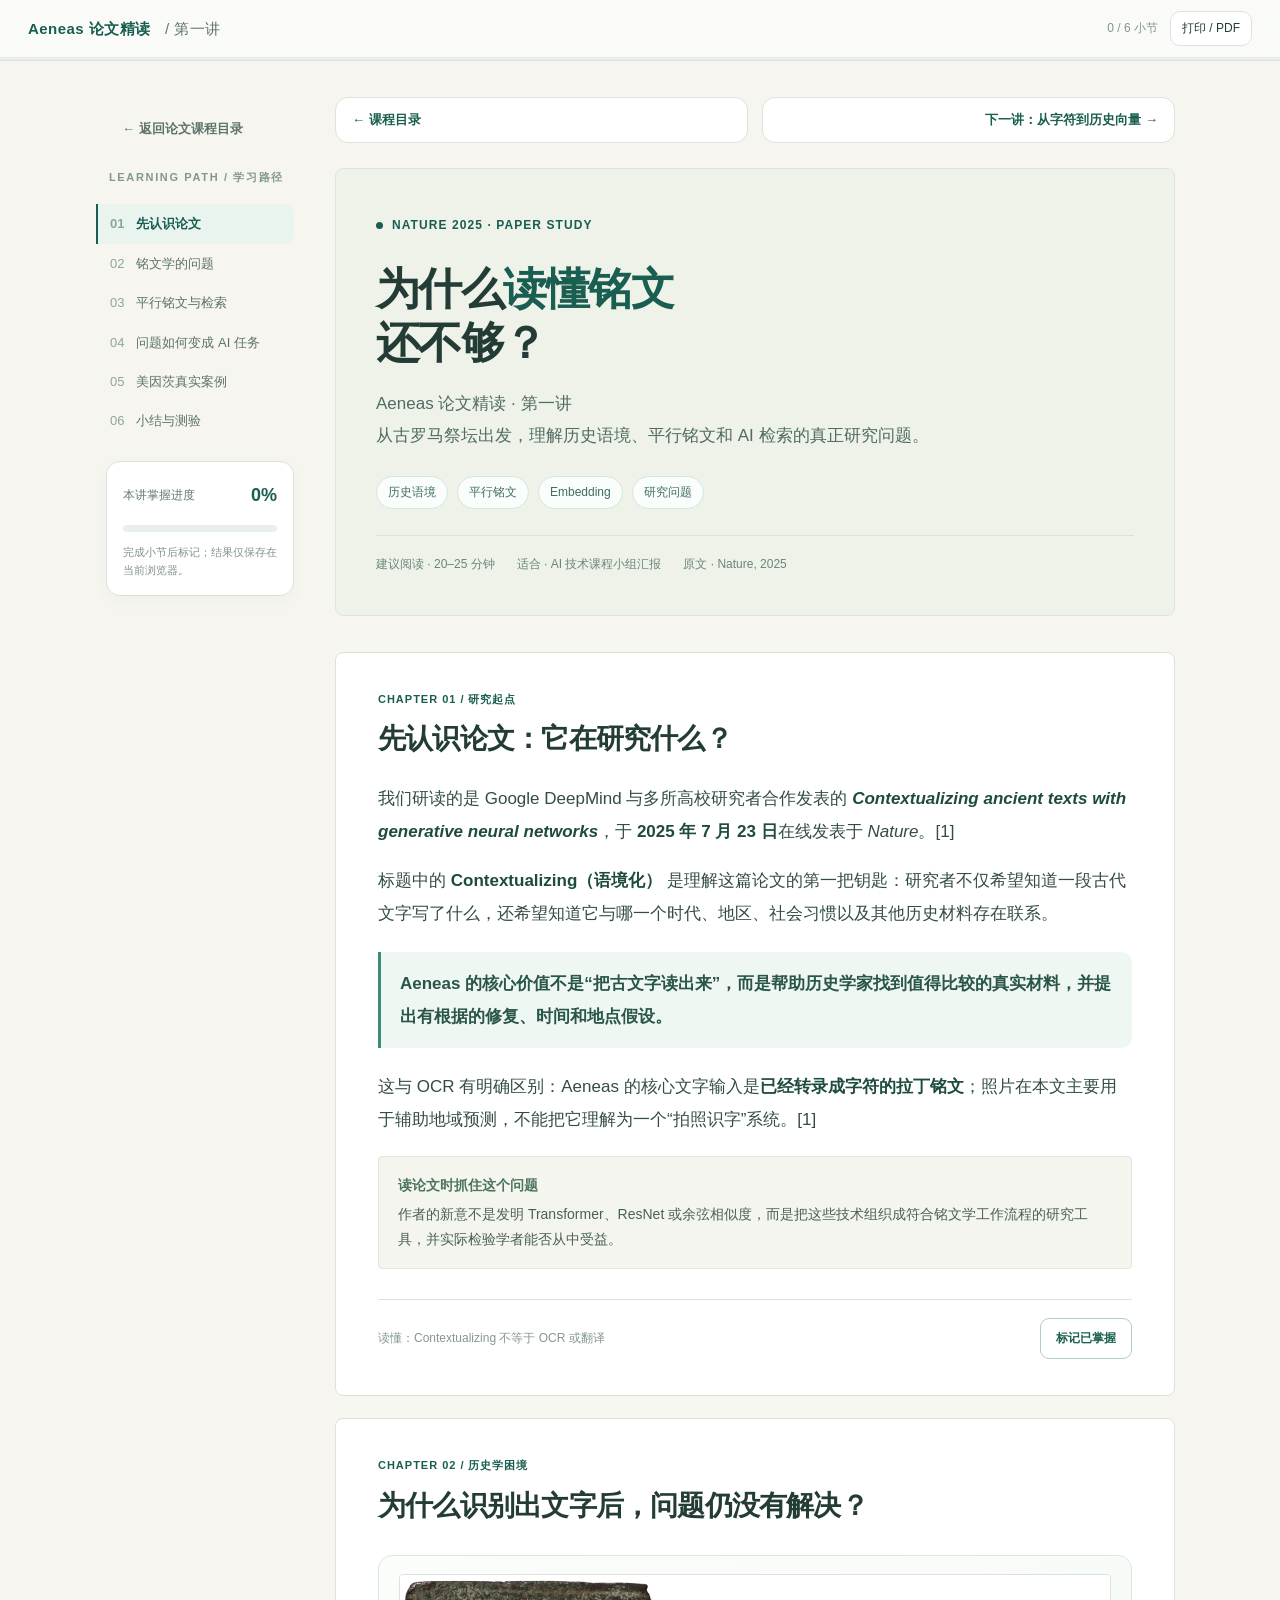
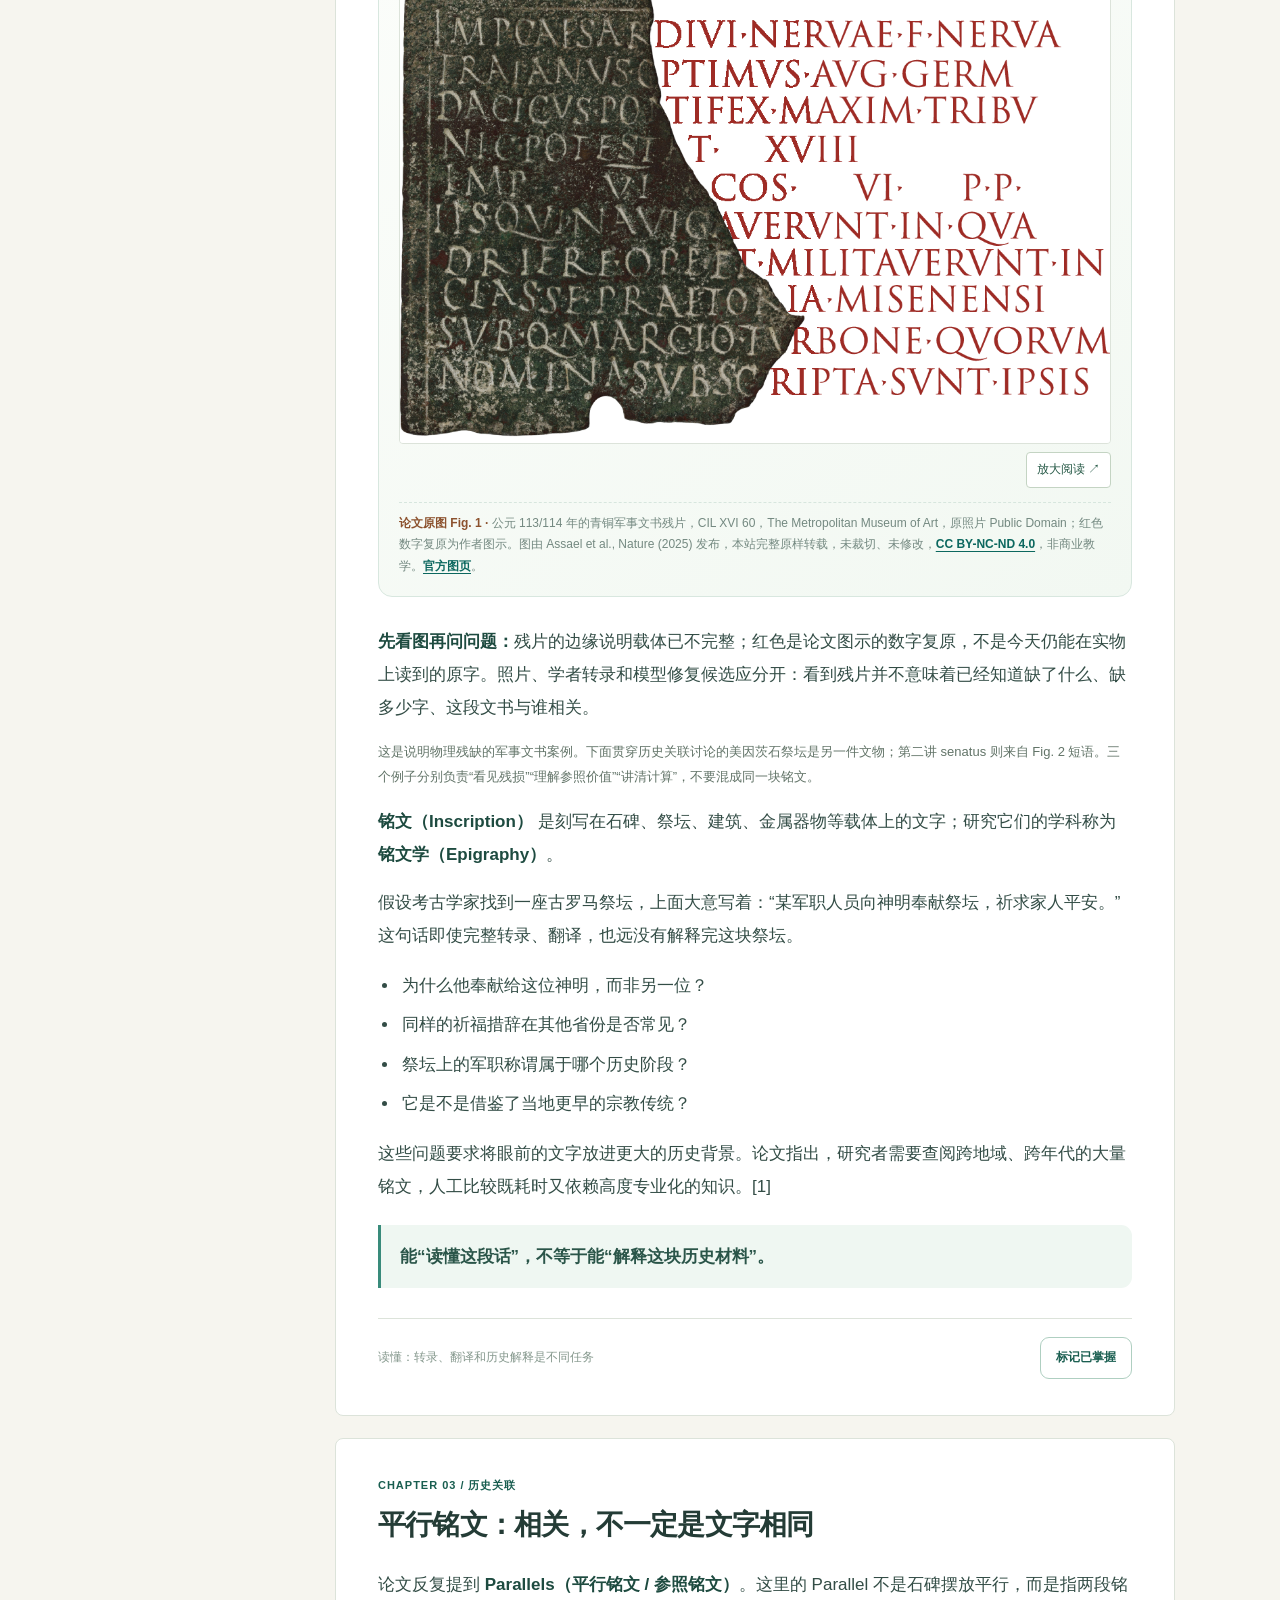
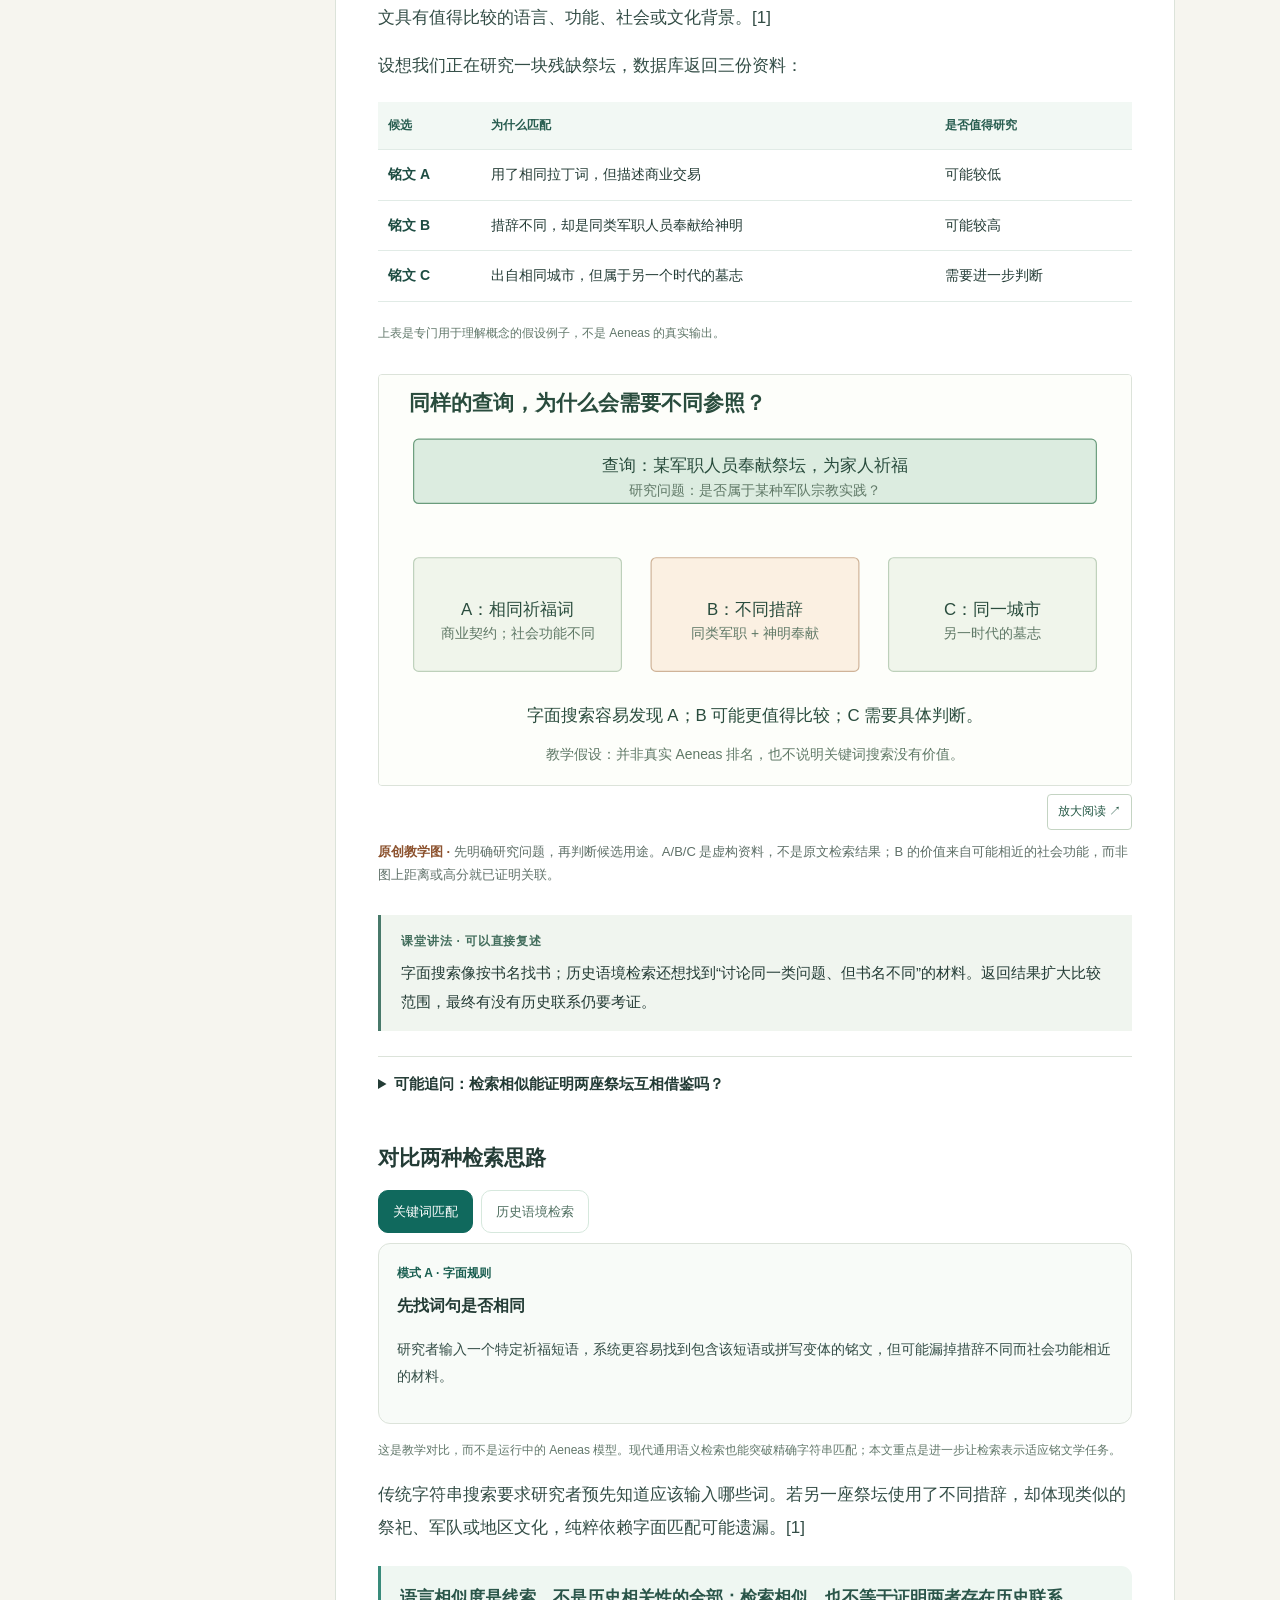
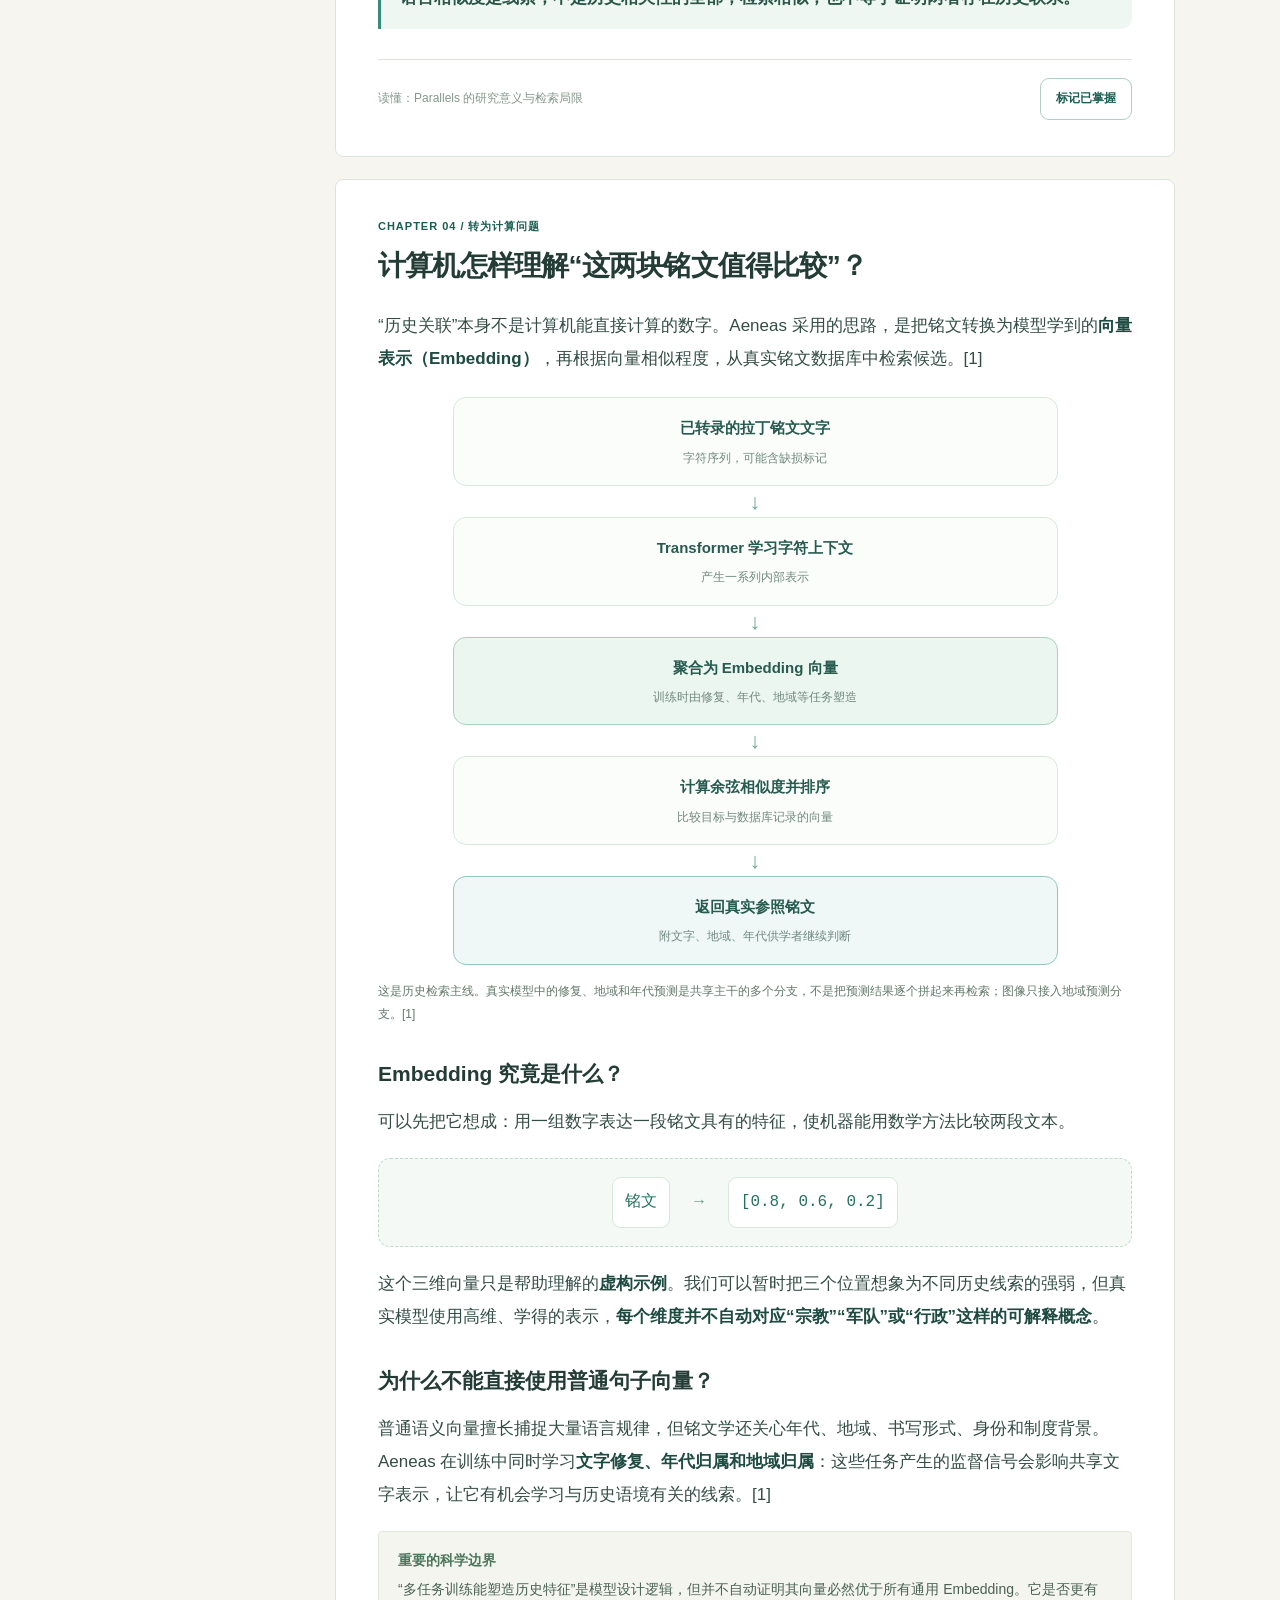
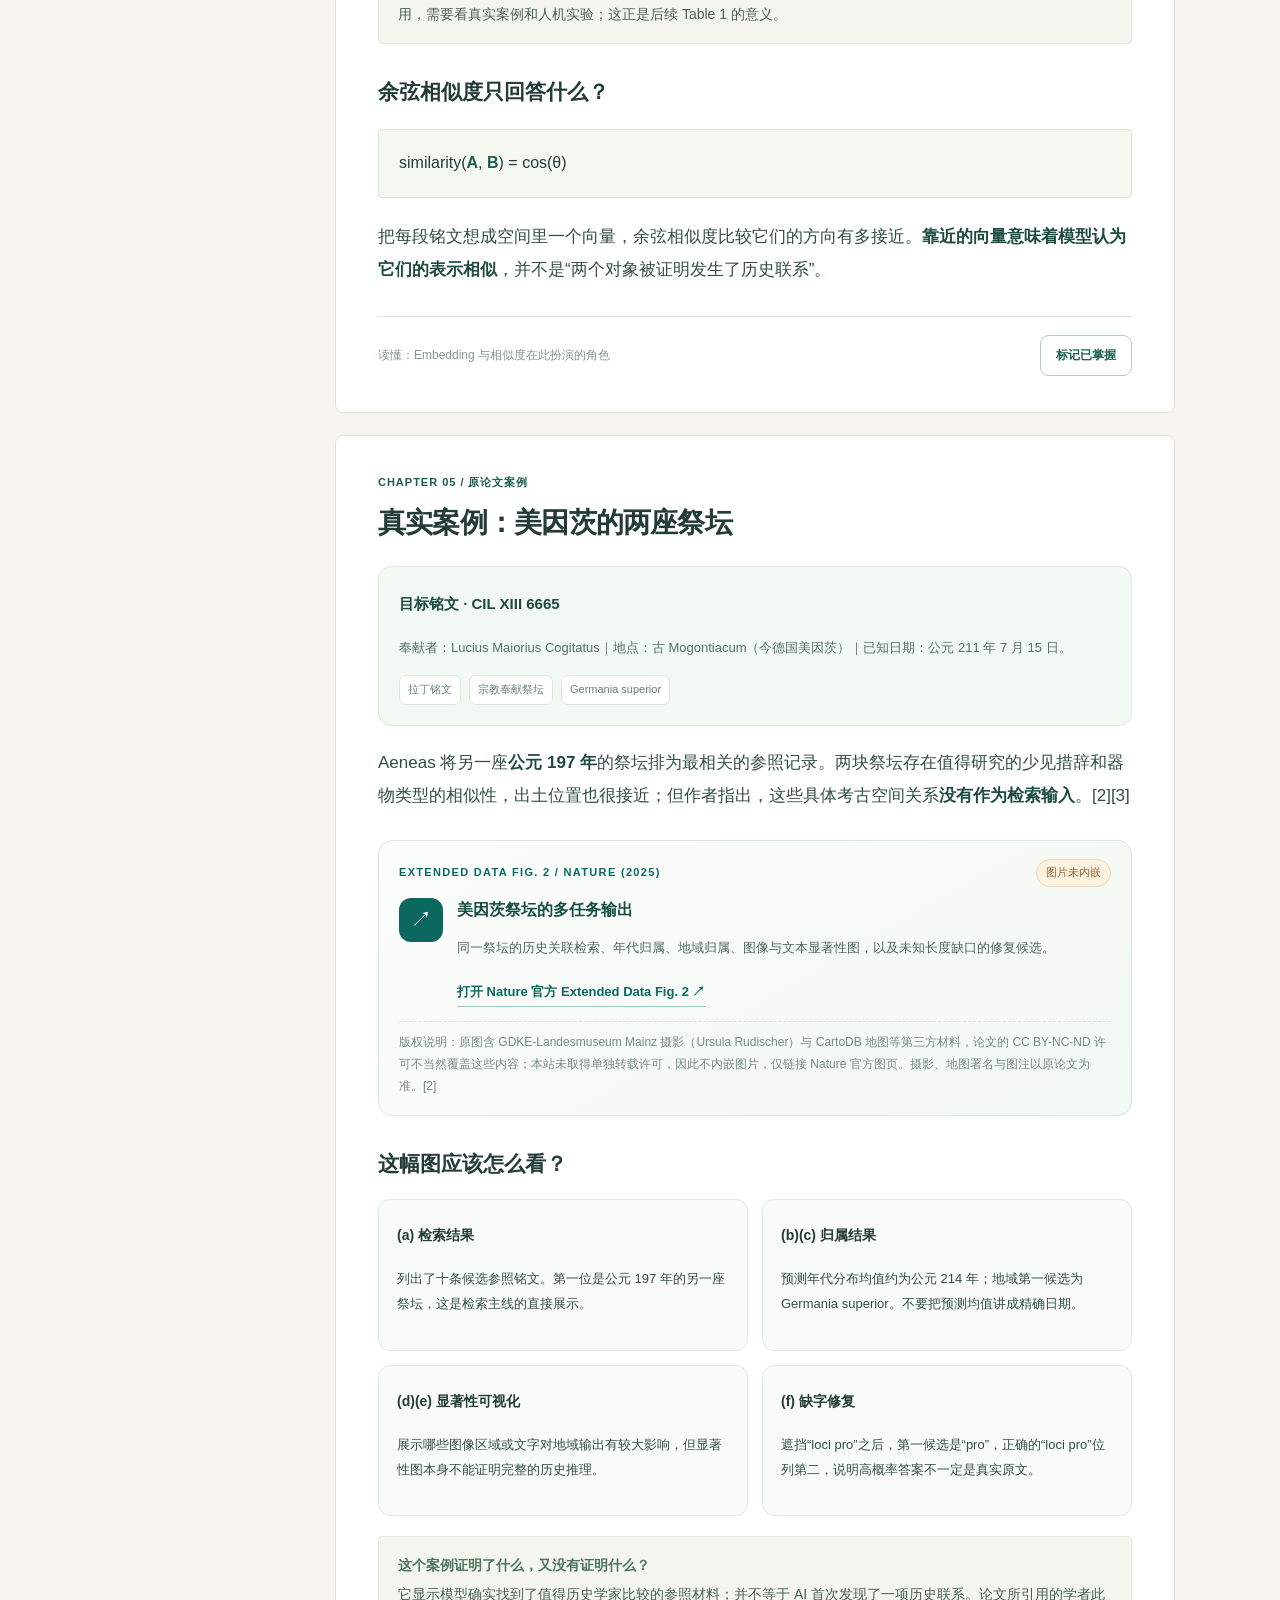
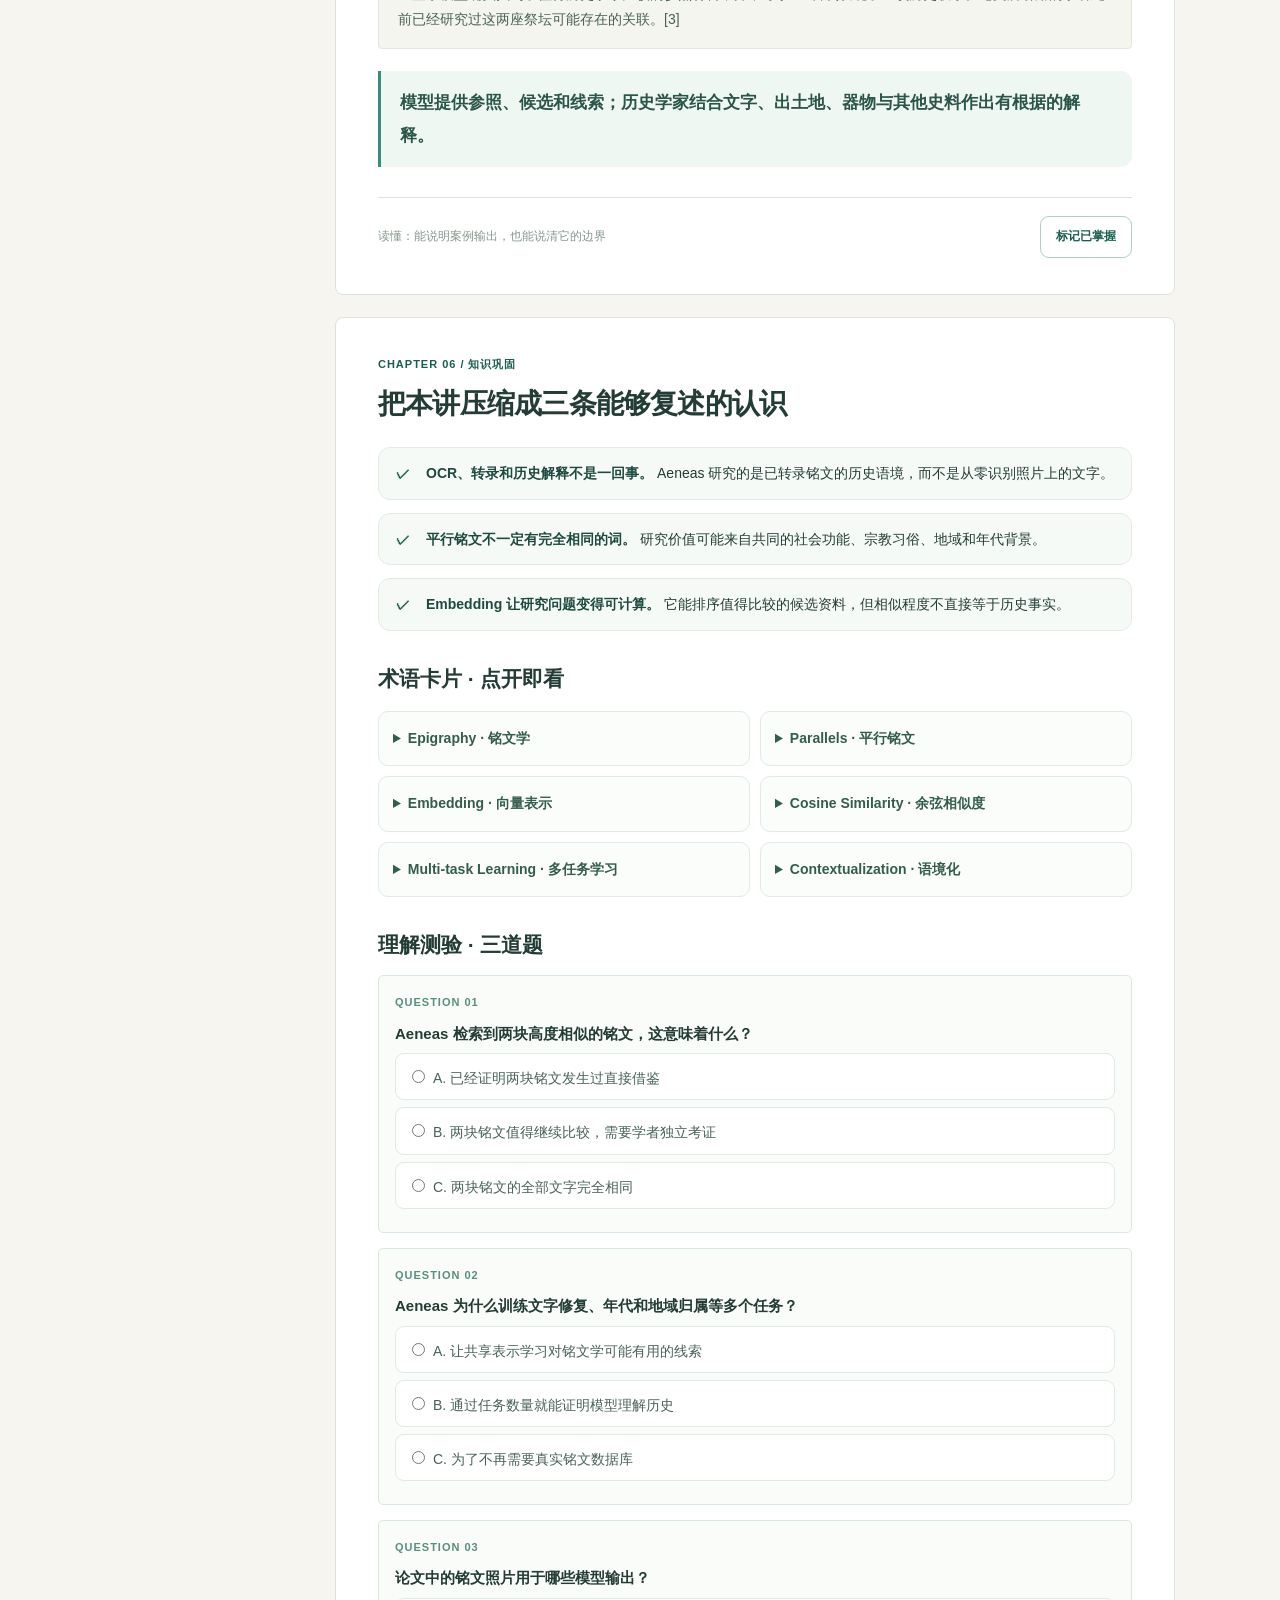
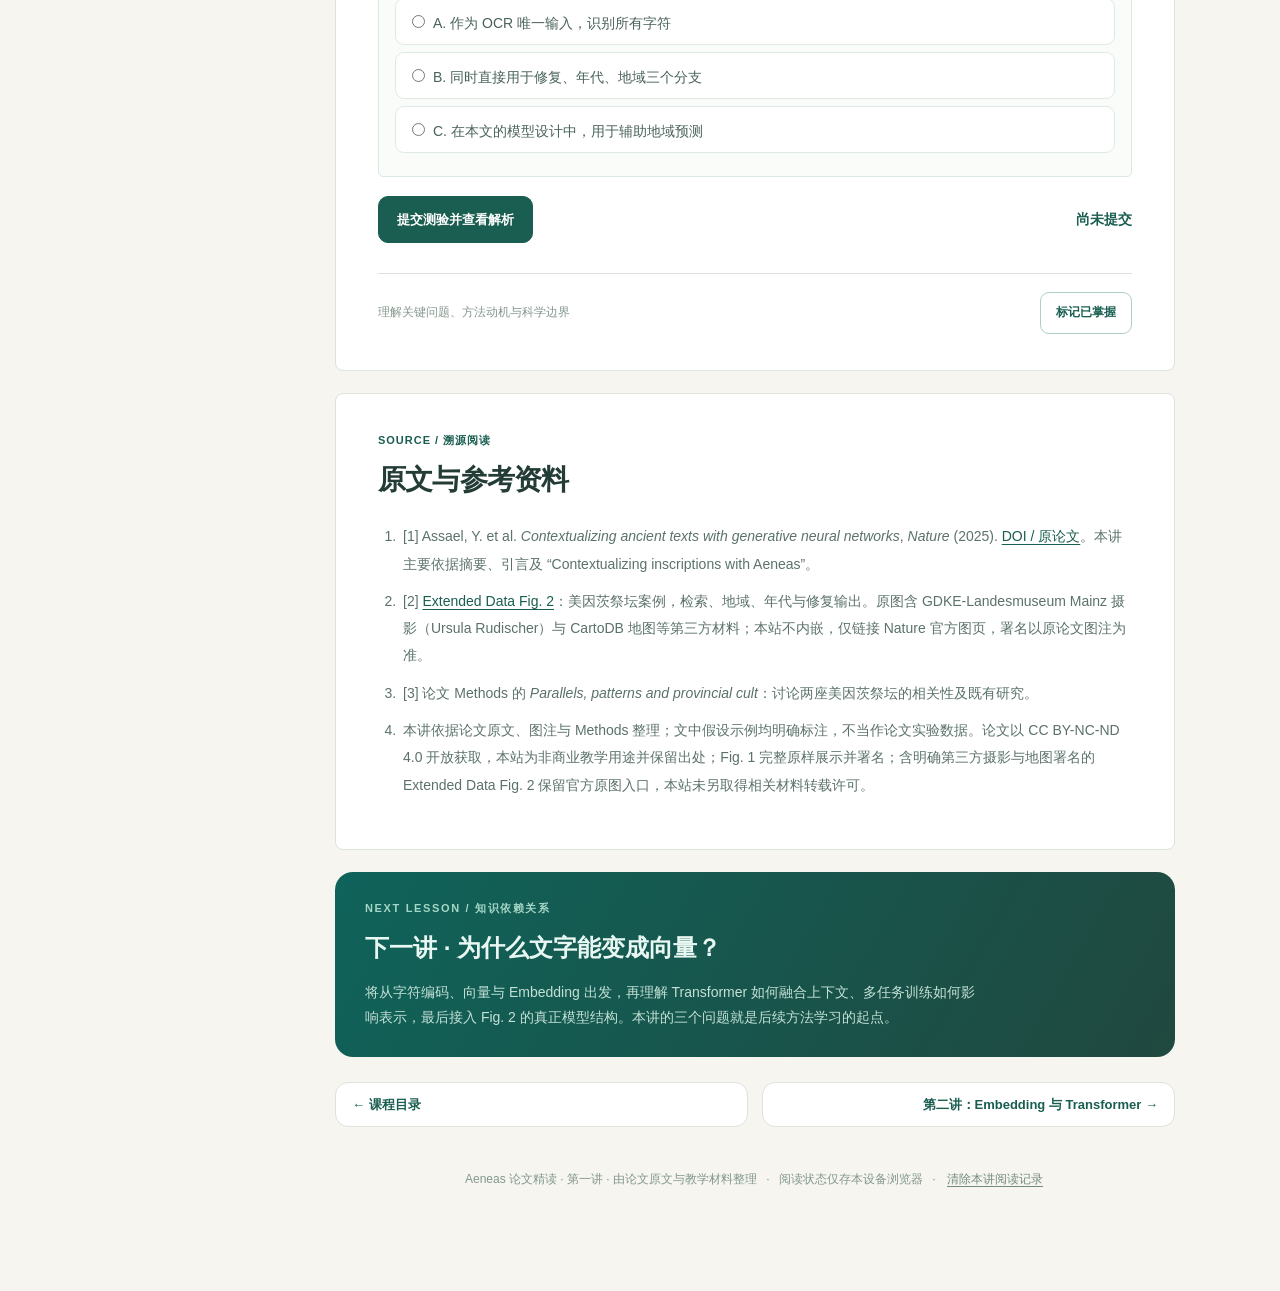
==== commit 4380e908: "Upgrade Aeneas lessons with worked attention, paper figures and report guidance" ====
--- a/lessons/01.html
+++ b/lessons/01.html
@@ -90,26 +90,15 @@
 
 @media(max-width:790px){.hero h1{font-size:30px}}
 </style>
-<link rel="icon" href="data:image/svg+xml,%3Csvg%20xmlns='http://www.w3.org/2000/svg'%20viewBox='0%200%2064%2064'%3E%3Crect%20width='64'%20height='64'%20rx='14'%20fill='%230c685f'/%3E%3Ctext%20x='32'%20y='45'%20font-family='Georgia,serif'%20font-size='38'%20text-anchor='middle'%20fill='%23fff'%3EA%3C/text%3E%3C/svg%3E"></head>
+<link rel="icon" href="data:image/svg+xml,%3Csvg%20xmlns='http://www.w3.org/2000/svg'%20viewBox='0%200%2064%2064'%3E%3Crect%20width='64'%20height='64'%20rx='14'%20fill='%230c685f'/%3E%3Ctext%20x='32'%20y='45'%20font-family='Georgia,serif'%20font-size='38'%20text-anchor='middle'%20fill='%23fff'%3EA%3C/text%3E%3C/svg%3E"><link rel="stylesheet" href="../assets/course.css?v=20261025"><script defer src="../assets/course.js?v=20261025"></script></head>
 <body>
 <header class="site-header"><div class="head-inner"><a href="../index.html" class="brand">Aeneas 论文精读 <span>/ 第一讲</span></a><div class="head-tools"><span style="font-size:12px;color:#83958c" id="mini-progress">0 / 6 小节</span><button id="print-btn" type="button">打印 / PDF</button></div></div><div class="header-progress"><span id="reading-progress"></span></div></header>
 <div class="layout">
 <aside class="sidebar" aria-label="本讲章节导航"><a class="course-back" href="../index.html">← 返回论文课程目录</a><p class="side-label">LEARNING PATH / 学习路径</p><nav id="toc"><a href="#sec-01" class="active"><span>01</span> 先认识论文</a><a href="#sec-02"><span>02</span> 铭文学的问题</a><a href="#sec-03"><span>03</span> 平行铭文与检索</a><a href="#sec-04"><span>04</span> 问题如何变成 AI 任务</a><a href="#sec-05"><span>05</span> 美因茨真实案例</a><a href="#sec-06"><span>06</span> 小结与测验</a></nav><div class="side-progress"><div class="progress-title"><span>本讲掌握进度</span><strong id="progress-percent">0%</strong></div><div class="bar"><i id="section-progress"></i></div><p>完成小节后标记；结果仅保存在当前浏览器。</p></div></aside>
-<main class="content" id="top"><nav class="lesson-nav"><a href="../index.html">← 课程目录</a><a href="02.html" style="text-align:right">下一讲：从字符到历史向量 →</a></nav><section class="hero"><div class="eyebrow">NATURE 2025 · PAPER STUDY</div><h1>为什么<span>读懂铭文</span><br>还不够？</h1><p class="lead">Aeneas 论文精读 · 第一讲<br>从古罗马祭坛出发，理解历史语境、平行铭文和 AI 检索的真正研究问题。</p><div class="tags"><span>历史语境</span><span>平行铭文</span><span>Embedding</span><span>研究问题</span></div><div class="hero-note"><span>建议阅读 · 15–20 分钟</span><span>适合 · AI 技术课程小组汇报</span><span>原文 · Nature, 2025</span></div></section>
+<main class="content" id="top"><nav class="lesson-nav"><a href="../index.html">← 课程目录</a><a href="02.html" style="text-align:right">下一讲：从字符到历史向量 →</a></nav><section class="hero"><div class="eyebrow">NATURE 2025 · PAPER STUDY</div><h1>为什么<span>读懂铭文</span><br>还不够？</h1><p class="lead">Aeneas 论文精读 · 第一讲<br>从古罗马祭坛出发，理解历史语境、平行铭文和 AI 检索的真正研究问题。</p><div class="tags"><span>历史语境</span><span>平行铭文</span><span>Embedding</span><span>研究问题</span></div><div class="hero-note"><span>建议阅读 · 20–25 分钟</span><span>适合 · AI 技术课程小组汇报</span><span>原文 · Nature, 2025</span></div></section>
 <section id="sec-01" class="chapter" data-section="0"><div class="chapter-number">CHAPTER 01 / 研究起点</div><h2>先认识论文：它在研究什么？</h2><p>我们研读的是 Google DeepMind 与多所高校研究者合作发表的 <strong><em>Contextualizing ancient texts with generative neural networks</em></strong>，于 <strong>2025 年 7 月 23 日</strong>在线发表于 <em>Nature</em>。[1]</p><p>标题中的 <strong>Contextualizing（语境化）</strong> 是理解这篇论文的第一把钥匙：研究者不仅希望知道一段古代文字写了什么，还希望知道它与哪一个时代、地区、社会习惯以及其他历史材料存在联系。</p><div class="quote">Aeneas 的核心价值不是“把古文字读出来”，而是帮助历史学家找到值得比较的真实材料，并提出有根据的修复、时间和地点假设。</div><p>这与 OCR 有明确区别：Aeneas 的核心文字输入是<strong>已经转录成字符的拉丁铭文</strong>；照片在本文主要用于辅助地域预测，不能把它理解为一个“拍照识字”系统。[1]</p><div class="note"><div class="note-title">读论文时抓住这个问题</div>作者的新意不是发明 Transformer、ResNet 或余弦相似度，而是把这些技术组织成符合铭文学工作流程的研究工具，并实际检验学者能否从中受益。</div><div class="checks"><span>读懂：Contextualizing 不等于 OCR 或翻译</span><button class="complete-btn" data-check="0" type="button">标记已掌握</button></div></section>
-<section id="sec-02" class="chapter" data-section="1"><div class="chapter-number">CHAPTER 02 / 历史学困境</div><h2>为什么识别出文字后，问题仍没有解决？</h2><figure class="figure figure-small figure-official">
-  <div class="fig-official-top"><span class="fig-kicker">FIG. 1 / NATURE (2025)</span><span class="fig-status">图片未内嵌</span></div>
-  <div class="fig-official-body">
-    <div class="fig-official-icon" aria-hidden="true">↗</div>
-    <div>
-      <strong>受损铭文的数字修复示意</strong>
-      <p>公元 113/114 年的罗马青铜军事文书残片。论文图注说明原照片为纽约大都会艺术博物馆公有领域藏品，图中红色部分为论文作者的数字重构。</p>
-      <a class="fig-official-link" href="https://www.nature.com/articles/s41586-025-09292-5/figures/1" target="_blank" rel="noopener noreferrer">打开 Nature 官方 Fig. 1 ↗</a>
-    </div>
-  </div>
-  <figcaption>版权说明：论文以 <a href="https://creativecommons.org/licenses/by-nc-nd/4.0/" target="_blank" rel="noopener noreferrer">CC BY-NC-ND 4.0</a> 开放获取，但本图是包含数字重构的合成图。为避免裁切或改编原图、并尊重 NoDerivatives 条件，本站不内嵌图片，只提供 Nature 官方图页链接。[1]</figcaption>
-</figure><p><strong>铭文（Inscription）</strong> 是刻写在石碑、祭坛、建筑、金属器物等载体上的文字；研究它们的学科称为 <strong>铭文学（Epigraphy）</strong>。</p><p>假设考古学家找到一座古罗马祭坛，上面大意写着：“某军职人员向神明奉献祭坛，祈求家人平安。”这句话即使完整转录、翻译，也远没有解释完这块祭坛。</p><ul><li>为什么他奉献给这位神明，而非另一位？</li><li>同样的祈福措辞在其他省份是否常见？</li><li>祭坛上的军职称谓属于哪个历史阶段？</li><li>它是不是借鉴了当地更早的宗教传统？</li></ul><p>这些问题要求将眼前的文字放进更大的历史背景。论文指出，研究者需要查阅跨地域、跨年代的大量铭文，人工比较既耗时又依赖高度专业化的知识。[1]</p><div class="quote">能“读懂这段话”，不等于能“解释这块历史材料”。</div><div class="checks"><span>读懂：转录、翻译和历史解释是不同任务</span><button class="complete-btn" data-check="1" type="button">标记已掌握</button></div></section>
-<section id="sec-03" class="chapter" data-section="2"><div class="chapter-number">CHAPTER 03 / 历史关联</div><h2>平行铭文：相关，不一定是文字相同</h2><p>论文反复提到 <strong>Parallels（平行铭文 / 参照铭文）</strong>。这里的 Parallel 不是石碑摆放平行，而是指两段铭文具有值得比较的语言、功能、社会或文化背景。[1]</p><p>设想我们正在研究一块残缺祭坛，数据库返回三份资料：</p><table class="mini-table"><thead><tr><th>候选</th><th>为什么匹配</th><th>是否值得研究</th></tr></thead><tbody><tr><td>铭文 A</td><td>用了相同拉丁词，但描述商业交易</td><td>可能较低</td></tr><tr><td>铭文 B</td><td>措辞不同，却是同类军职人员奉献给神明</td><td>可能较高</td></tr><tr><td>铭文 C</td><td>出自相同城市，但属于另一个时代的墓志</td><td>需要进一步判断</td></tr></tbody></table><p class="little">上表是专门用于理解概念的假设例子，不是 Aeneas 的真实输出。</p><h3>对比两种检索思路</h3><div class="demo-options" role="group" aria-label="切换检索思路"><button type="button" data-demo="literal" aria-pressed="true">关键词匹配</button><button type="button" data-demo="context" aria-pressed="false">历史语境检索</button></div><div class="demo-display" aria-live="polite"><div class="demo-caption" id="demo-heading">模式 A · 字面规则</div><h4 id="demo-title">先找词句是否相同</h4><p id="demo-body">研究者输入一个特定祈福短语，系统更容易找到包含该短语或拼写变体的铭文，但可能漏掉措辞不同而社会功能相近的材料。</p></div><p class="little">这是教学对比，而不是运行中的 Aeneas 模型。现代通用语义检索也能突破精确字符串匹配；本文重点是进一步让检索表示适应铭文学任务。</p><p>传统字符串搜索要求研究者预先知道应该输入哪些词。若另一座祭坛使用了不同措辞，却体现类似的祭祀、军队或地区文化，纯粹依赖字面匹配可能遗漏。[1]</p><div class="quote">语言相似度是线索，不是历史相关性的全部；检索相似，也不等于证明两者存在历史联系。</div><div class="checks"><span>读懂：Parallels 的研究意义与检索局限</span><button class="complete-btn" data-check="2" type="button">标记已掌握</button></div></section>
+<section id="sec-02" class="chapter" data-section="1"><div class="chapter-number">CHAPTER 02 / 历史学困境</div><h2>为什么识别出文字后，问题仍没有解决？</h2><figure class="figure figure-official"><img src="../assets/paper/fig1.png" alt="论文 Fig. 1：受损青铜军事文书及红色数字修复部分的完整原图" data-zoom loading="lazy"><figcaption><span class="caption-label">论文原图 Fig. 1 · </span>公元 113/114 年的青铜军事文书残片，CIL XVI 60，The Metropolitan Museum of Art，原照片 Public Domain；红色数字复原为作者图示。图由 Assael et al., Nature (2025) 发布，本站完整原样转载，未裁切、未修改，<a href="https://creativecommons.org/licenses/by-nc-nd/4.0/">CC BY-NC-ND 4.0</a>，非商业教学。<a href="https://www.nature.com/articles/s41586-025-09292-5/figures/1">官方图页</a>。</figcaption></figure><p><strong>先看图再问问题：</strong>残片的边缘说明载体已不完整；红色是论文图示的数字复原，不是今天仍能在实物上读到的原字。照片、学者转录和模型修复候选应分开：看到残片并不意味着已经知道缺了什么、缺多少字、这段文书与谁相关。</p><p class="footnote">这是说明物理残缺的军事文书案例。下面贯穿历史关联讨论的美因茨石祭坛是另一件文物；第二讲 senatus 则来自 Fig. 2 短语。三个例子分别负责“看见残损”“理解参照价值”“讲清计算”，不要混成同一块铭文。</p><p><strong>铭文（Inscription）</strong> 是刻写在石碑、祭坛、建筑、金属器物等载体上的文字；研究它们的学科称为 <strong>铭文学（Epigraphy）</strong>。</p><p>假设考古学家找到一座古罗马祭坛，上面大意写着：“某军职人员向神明奉献祭坛，祈求家人平安。”这句话即使完整转录、翻译，也远没有解释完这块祭坛。</p><ul><li>为什么他奉献给这位神明，而非另一位？</li><li>同样的祈福措辞在其他省份是否常见？</li><li>祭坛上的军职称谓属于哪个历史阶段？</li><li>它是不是借鉴了当地更早的宗教传统？</li></ul><p>这些问题要求将眼前的文字放进更大的历史背景。论文指出，研究者需要查阅跨地域、跨年代的大量铭文，人工比较既耗时又依赖高度专业化的知识。[1]</p><div class="quote">能“读懂这段话”，不等于能“解释这块历史材料”。</div><div class="checks"><span>读懂：转录、翻译和历史解释是不同任务</span><button class="complete-btn" data-check="1" type="button">标记已掌握</button></div></section>
+<section id="sec-03" class="chapter" data-section="2"><div class="chapter-number">CHAPTER 03 / 历史关联</div><h2>平行铭文：相关，不一定是文字相同</h2><p>论文反复提到 <strong>Parallels（平行铭文 / 参照铭文）</strong>。这里的 Parallel 不是石碑摆放平行，而是指两段铭文具有值得比较的语言、功能、社会或文化背景。[1]</p><p>设想我们正在研究一块残缺祭坛，数据库返回三份资料：</p><table class="mini-table"><thead><tr><th>候选</th><th>为什么匹配</th><th>是否值得研究</th></tr></thead><tbody><tr><td>铭文 A</td><td>用了相同拉丁词，但描述商业交易</td><td>可能较低</td></tr><tr><td>铭文 B</td><td>措辞不同，却是同类军职人员奉献给神明</td><td>可能较高</td></tr><tr><td>铭文 C</td><td>出自相同城市，但属于另一个时代的墓志</td><td>需要进一步判断</td></tr></tbody></table><p class="little">上表是专门用于理解概念的假设例子，不是 Aeneas 的真实输出。</p><figure class="figure"><img src="../assets/diagrams/parallels.svg" alt="三个教学候选分别匹配用语、社会功能和城市，说明相关性需比较" loading="lazy" data-zoom><figcaption><span class="caption-label">原创教学图 · </span>先明确研究问题，再判断候选用途。A/B/C 是虚构资料，不是原文检索结果；B 的价值来自可能相近的社会功能，而非图上距离或高分就已证明关联。</figcaption></figure><div class="talk"><strong>课堂讲法 · 可以直接复述</strong>字面搜索像按书名找书；历史语境检索还想找到“讨论同一类问题、但书名不同”的材料。返回结果扩大比较范围，最终有没有历史联系仍要考证。</div><details class="question"><summary>可能追问：检索相似能证明两座祭坛互相借鉴吗？</summary><p>不能。相似可能来自共享公式、相近制度、常见宗教实践或其他原因。需要结合出土背景、年代、器物形制、用词及既有文献，排除替代解释。</p></details><h3>对比两种检索思路</h3><div class="demo-options" role="group" aria-label="切换检索思路"><button type="button" data-demo="literal" aria-pressed="true">关键词匹配</button><button type="button" data-demo="context" aria-pressed="false">历史语境检索</button></div><div class="demo-display" aria-live="polite"><div class="demo-caption" id="demo-heading">模式 A · 字面规则</div><h4 id="demo-title">先找词句是否相同</h4><p id="demo-body">研究者输入一个特定祈福短语，系统更容易找到包含该短语或拼写变体的铭文，但可能漏掉措辞不同而社会功能相近的材料。</p></div><p class="little">这是教学对比，而不是运行中的 Aeneas 模型。现代通用语义检索也能突破精确字符串匹配；本文重点是进一步让检索表示适应铭文学任务。</p><p>传统字符串搜索要求研究者预先知道应该输入哪些词。若另一座祭坛使用了不同措辞，却体现类似的祭祀、军队或地区文化，纯粹依赖字面匹配可能遗漏。[1]</p><div class="quote">语言相似度是线索，不是历史相关性的全部；检索相似，也不等于证明两者存在历史联系。</div><div class="checks"><span>读懂：Parallels 的研究意义与检索局限</span><button class="complete-btn" data-check="2" type="button">标记已掌握</button></div></section>
 <section id="sec-04" class="chapter" data-section="3"><div class="chapter-number">CHAPTER 04 / 转为计算问题</div><h2>计算机怎样理解“这两块铭文值得比较”？</h2><p>“历史关联”本身不是计算机能直接计算的数字。Aeneas 采用的思路，是把铭文转换为模型学到的<strong>向量表示（Embedding）</strong>，再根据向量相似程度，从真实铭文数据库中检索候选。[1]</p><div class="stages" role="img" aria-label="Aeneas 检索数据流程：已有拉丁铭文转录，经过 Transformer 形成上下文表示，再变成历史特征 Embedding，与其他铭文计算余弦相似度，返回真实平行铭文"><div class="stage"><b>已转录的拉丁铭文文字</b><small>字符序列，可能含缺损标记</small></div><div class="down">↓</div><div class="stage"><b>Transformer 学习字符上下文</b><small>产生一系列内部表示</small></div><div class="down">↓</div><div class="stage important"><b>聚合为 Embedding 向量</b><small>训练时由修复、年代、地域等任务塑造</small></div><div class="down">↓</div><div class="stage"><b>计算余弦相似度并排序</b><small>比较目标与数据库记录的向量</small></div><div class="down">↓</div><div class="stage finish"><b>返回真实参照铭文</b><small>附文字、地域、年代供学者继续判断</small></div></div><p class="little">这是历史检索主线。真实模型中的修复、地域和年代预测是共享主干的多个分支，不是把预测结果逐个拼起来再检索；图像只接入地域预测分支。[1]</p><h3>Embedding 究竟是什么？</h3><p>可以先把它想成：用一组数字表达一段铭文具有的特征，使机器能用数学方法比较两段文本。</p><div class="vectors"><span>铭文</span><span class="arrow">→</span><span>[0.8, 0.6, 0.2]</span></div><p>这个三维向量只是帮助理解的<strong>虚构示例</strong>。我们可以暂时把三个位置想象为不同历史线索的强弱，但真实模型使用高维、学得的表示，<strong>每个维度并不自动对应“宗教”“军队”或“行政”这样的可解释概念</strong>。</p><h3>为什么不能直接使用普通句子向量？</h3><p>普通语义向量擅长捕捉大量语言规律，但铭文学还关心年代、地域、书写形式、身份和制度背景。Aeneas 在训练中同时学习<strong>文字修复、年代归属和地域归属</strong>：这些任务产生的监督信号会影响共享文字表示，让它有机会学习与历史语境有关的线索。[1]</p><div class="note"><div class="note-title">重要的科学边界</div>“多任务训练能塑造历史特征”是模型设计逻辑，但并不自动证明其向量必然优于所有通用 Embedding。它是否更有用，需要看真实案例和人机实验；这正是后续 Table 1 的意义。</div><h3>余弦相似度只回答什么？</h3><div class="formula">similarity(<span class="t">A</span>, <span class="t">B</span>) = cos(θ)</div><p>把每段铭文想成空间里一个向量，余弦相似度比较它们的方向有多接近。<strong>靠近的向量意味着模型认为它们的表示相似</strong>，并不是“两个对象被证明发生了历史联系”。</p><div class="checks"><span>读懂：Embedding 与相似度在此扮演的角色</span><button class="complete-btn" data-check="3" type="button">标记已掌握</button></div></section>
 <section id="sec-05" class="chapter" data-section="4"><div class="chapter-number">CHAPTER 05 / 原论文案例</div><h2>真实案例：美因茨的两座祭坛</h2><div class="case-head"><strong>目标铭文 · CIL XIII 6665</strong><p>奉献者：Lucius Maiorius Cogitatus｜地点：古 Mogontiacum（今德国美因茨）｜已知日期：公元 211 年 7 月 15 日。</p><div class="tag-row"><span>拉丁铭文</span><span>宗教奉献祭坛</span><span>Germania superior</span></div></div><p>Aeneas 将另一座<strong>公元 197 年</strong>的祭坛排为最相关的参照记录。两块祭坛存在值得研究的少见措辞和器物类型的相似性，出土位置也很接近；但作者指出，这些具体考古空间关系<strong>没有作为检索输入</strong>。[2][3]</p><figure class="figure figure-official">
   <div class="fig-official-top"><span class="fig-kicker">EXTENDED DATA FIG. 2 / NATURE (2025)</span><span class="fig-status">图片未内嵌</span></div>
@@ -124,7 +113,7 @@
   <figcaption>版权说明：原图含 GDKE-Landesmuseum Mainz 摄影（Ursula Rudischer）与 CartoDB 地图等第三方材料，论文的 CC BY-NC-ND 许可不当然覆盖这些内容；本站未取得单独转载许可，因此不内嵌图片，仅链接 Nature 官方图页。摄影、地图署名与图注以原论文为准。[2]</figcaption>
 </figure><h3>这幅图应该怎么看？</h3><div class="columns"><div class="panel"><b>(a) 检索结果</b><p>列出了十条候选参照铭文。第一位是公元 197 年的另一座祭坛，这是检索主线的直接展示。</p></div><div class="panel"><b>(b)(c) 归属结果</b><p>预测年代分布均值约为公元 214 年；地域第一候选为 Germania superior。不要把预测均值讲成精确日期。</p></div><div class="panel"><b>(d)(e) 显著性可视化</b><p>展示哪些图像区域或文字对地域输出有较大影响，但显著性图本身不能证明完整的历史推理。</p></div><div class="panel"><b>(f) 缺字修复</b><p>遮挡“loci pro”之后，第一候选是“pro”，正确的“loci pro”位列第二，说明高概率答案不一定是真实原文。</p></div></div><div class="note"><div class="note-title">这个案例证明了什么，又没有证明什么？</div>它显示模型确实找到了值得历史学家比较的参照材料；并不等于 AI 首次发现了一项历史联系。论文所引用的学者此前已经研究过这两座祭坛可能存在的关联。[3]</div><div class="quote">模型提供参照、候选和线索；历史学家结合文字、出土地、器物与其他史料作出有根据的解释。</div><div class="checks"><span>读懂：能说明案例输出，也能说清它的边界</span><button class="complete-btn" data-check="4" type="button">标记已掌握</button></div></section>
 <section id="sec-06" class="chapter" data-section="5"><div class="chapter-number">CHAPTER 06 / 知识巩固</div><h2>把本讲压缩成三条能够复述的认识</h2><div class="takeaways"><div class="takeaway"><strong>OCR、转录和历史解释不是一回事。</strong> Aeneas 研究的是已转录铭文的历史语境，而不是从零识别照片上的文字。</div><div class="takeaway"><strong>平行铭文不一定有完全相同的词。</strong> 研究价值可能来自共同的社会功能、宗教习俗、地域和年代背景。</div><div class="takeaway"><strong>Embedding 让研究问题变得可计算。</strong> 它能排序值得比较的候选资料，但相似程度不直接等于历史事实。</div></div><h3>术语卡片 · 点开即看</h3><div class="glossary"><details><summary>Epigraphy · 铭文学</summary><p>研究铭刻文字及其物质载体、年代、语言和历史背景的学科。</p></details><details><summary>Parallels · 平行铭文</summary><p>与目标铭文在用语、功能或更广泛社会文化背景上存在值得比较的相似之处的材料。</p></details><details><summary>Embedding · 向量表示</summary><p>通过模型将输入转化为可以比较、计算的数字向量；并不保证每一维都有直观含义。</p></details><details><summary>Cosine Similarity · 余弦相似度</summary><p>衡量两个向量方向接近程度的指标；用于排序候选，而非证明历史联系。</p></details><details><summary>Multi-task Learning · 多任务学习</summary><p>共享一部分模型表示，同时学习多个预测目标，让训练信号共同影响表示。</p></details><details><summary>Contextualization · 语境化</summary><p>把一段铭文放入更广泛的语言、历史、社会及文化背景中解释。</p></details></div><h3>理解测验 · 三道题</h3><div class="quiz-card" data-question="0"><div class="quiz-index">QUESTION 01</div><div class="quiz-title">Aeneas 检索到两块高度相似的铭文，这意味着什么？</div><label><input type="radio" name="q0" value="a">A. 已经证明两块铭文发生过直接借鉴</label><label><input type="radio" name="q0" value="b">B. 两块铭文值得继续比较，需要学者独立考证</label><label><input type="radio" name="q0" value="c">C. 两块铭文的全部文字完全相同</label><div class="feedback" id="f0"></div></div><div class="quiz-card" data-question="1"><div class="quiz-index">QUESTION 02</div><div class="quiz-title">Aeneas 为什么训练文字修复、年代和地域归属等多个任务？</div><label><input type="radio" name="q1" value="a">A. 让共享表示学习对铭文学可能有用的线索</label><label><input type="radio" name="q1" value="b">B. 通过任务数量就能证明模型理解历史</label><label><input type="radio" name="q1" value="c">C. 为了不再需要真实铭文数据库</label><div class="feedback" id="f1"></div></div><div class="quiz-card" data-question="2"><div class="quiz-index">QUESTION 03</div><div class="quiz-title">论文中的铭文照片用于哪些模型输出？</div><label><input type="radio" name="q2" value="a">A. 作为 OCR 唯一输入，识别所有字符</label><label><input type="radio" name="q2" value="b">B. 同时直接用于修复、年代、地域三个分支</label><label><input type="radio" name="q2" value="c">C. 在本文的模型设计中，用于辅助地域预测</label><div class="feedback" id="f2"></div></div><div class="quiz-actions"><button type="button" class="primary-btn" id="check-quiz">提交测验并查看解析</button><div class="quiz-score" id="quiz-score" aria-live="polite">尚未提交</div></div><div class="checks"><span>理解关键问题、方法动机与科学边界</span><button class="complete-btn" data-check="5" type="button">标记已掌握</button></div></section>
-<section class="chapter" id="references"><div class="chapter-number">SOURCE / 溯源阅读</div><h2>原文与参考资料</h2><ol class="source-list"><li>[1] Assael, Y. et al. <em>Contextualizing ancient texts with generative neural networks</em>, <em>Nature</em> (2025). <a href="https://doi.org/10.1038/s41586-025-09292-5" target="_blank" rel="noopener noreferrer">DOI / 原论文</a>。本讲主要依据摘要、引言及 “Contextualizing inscriptions with Aeneas”。</li><li>[2] <a href="https://www.nature.com/articles/s41586-025-09292-5/figures/5" target="_blank" rel="noopener noreferrer">Extended Data Fig. 2</a>：美因茨祭坛案例，检索、地域、年代与修复输出。原图含 GDKE-Landesmuseum Mainz 摄影（Ursula Rudischer）与 CartoDB 地图等第三方材料；本站不内嵌，仅链接 Nature 官方图页，署名以原论文图注为准。</li><li>[3] 论文 Methods 的 <em>Parallels, patterns and provincial cult</em>：讨论两座美因茨祭坛的相关性及既有研究。</li><li>本讲依据论文原文、图注与 Methods 整理；文中假设示例均明确标注，不当作论文实验数据。论文以 CC BY-NC-ND 4.0 开放获取，本站为非商业教学用途并保留出处；论文原图不内嵌，统一以 Nature 官方页面链接。</li></ol></section>
+<section class="chapter" id="references"><div class="chapter-number">SOURCE / 溯源阅读</div><h2>原文与参考资料</h2><ol class="source-list"><li>[1] Assael, Y. et al. <em>Contextualizing ancient texts with generative neural networks</em>, <em>Nature</em> (2025). <a href="https://doi.org/10.1038/s41586-025-09292-5" target="_blank" rel="noopener noreferrer">DOI / 原论文</a>。本讲主要依据摘要、引言及 “Contextualizing inscriptions with Aeneas”。</li><li>[2] <a href="https://www.nature.com/articles/s41586-025-09292-5/figures/5" target="_blank" rel="noopener noreferrer">Extended Data Fig. 2</a>：美因茨祭坛案例，检索、地域、年代与修复输出。原图含 GDKE-Landesmuseum Mainz 摄影（Ursula Rudischer）与 CartoDB 地图等第三方材料；本站不内嵌，仅链接 Nature 官方图页，署名以原论文图注为准。</li><li>[3] 论文 Methods 的 <em>Parallels, patterns and provincial cult</em>：讨论两座美因茨祭坛的相关性及既有研究。</li><li>本讲依据论文原文、图注与 Methods 整理；文中假设示例均明确标注，不当作论文实验数据。论文以 CC BY-NC-ND 4.0 开放获取，本站为非商业教学用途并保留出处；Fig. 1 完整原样展示并署名；含明确第三方摄影与地图署名的 Extended Data Fig. 2 保留官方原图入口，本站未另取得相关材料转载许可。</li></ol></section>
 <section class="continuation"><div class="overline">NEXT LESSON / 知识依赖关系</div><h2>下一讲 · 为什么文字能变成向量？</h2><p>将从字符编码、向量与 Embedding 出发，再理解 Transformer 如何融合上下文、多任务训练如何影响表示，最后接入 Fig. 2 的真正模型结构。本讲的三个问题就是后续方法学习的起点。</p></section><nav class="lesson-nav"><a href="../index.html">← 课程目录</a><a href="02.html" style="text-align:right">第二讲：Embedding 与 Transformer →</a></nav><footer class="footer">Aeneas 论文精读 · 第一讲 · 由论文原文与教学材料整理 <span style="margin:0 6px">·</span> 阅读状态仅存本设备浏览器 <span style="margin:0 6px">·</span> <button type="button" id="clear-progress">清除本讲阅读记录</button></footer></main>
 <aside class="rail" aria-label="学习提示"><div class="rail-card"><div class="minor">THIS LESSON</div><b>本讲目标</b><p>先理解历史学家要解决的问题，再学习模型究竟在优化什么。</p><p>关键词：<em>Contextualization</em></p></div><div class="rail-card"><div class="minor">ORIGINAL PAPER</div><b>Nature · 2025</b><a class="source-link" href="https://doi.org/10.1038/s41586-025-09292-5" target="_blank" rel="noopener noreferrer">论文全文</a><a class="source-link" href="https://www.nature.com/articles/s41586-025-09292-5/figures/5" target="_blank" rel="noopener noreferrer">美因茨图例</a></div><div class="rail-card"><div class="minor">EXPLAIN IT</div><p>能否用 <em>30 秒</em>讲出“识别文字”和“历史语境化”究竟有什么区别？</p></div></aside>
 </div>
@@ -144,8 +133,6 @@
 if(data.quiz){document.querySelector('#quiz-score').textContent='上次答题：'+data.quiz.score+'/'+data.quiz.answered+' 题正确';}
 document.querySelector('#clear-progress').addEventListener('click',()=>{if(!confirm('清除本讲的阅读标记与测验记录？'))return;data={sections:[false,false,false,false,false,false],quiz:null};save();document.querySelectorAll('input[type=radio]').forEach(x=>x.checked=false);document.querySelectorAll('.feedback').forEach(x=>{x.textContent='';x.classList.remove('visible')});document.querySelector('#quiz-score').textContent='尚未提交';refresh()});
 document.querySelector('#print-btn').addEventListener('click',()=>window.print());
-const toc=Array.from(document.querySelectorAll('#toc a'));const sections=Array.from(document.querySelectorAll('[data-section]'));
-if('IntersectionObserver' in window){const io=new IntersectionObserver(entries=>{let visibles=entries.filter(x=>x.isIntersecting).sort((a,b)=>b.intersectionRatio-a.intersectionRatio);if(visibles[0]){toc.forEach(a=>a.classList.toggle('active',a.getAttribute('href')==='#'+visibles[0].target.id))}},{rootMargin:'-100px 0px -58% 0px',threshold:[0,0.05,.25,.5]});sections.forEach(s=>io.observe(s))}
 })();
 </script>
 </body></html>
--- a/assets/course.css
+++ b/assets/course.css
@@ -0,0 +1,8 @@
+/* Shared reading system. Existing progress keys and section anchors stay stable. */
+:root{--ink:#243c36;--muted:#61746c;--primary:#195e50;--cream:#f6f5ef;--line:#dce3da;--radius:8px;--shadow:none}
+.chapter p code{white-space:normal;overflow-wrap:anywhere}.chapter li a{overflow-wrap:anywhere}.lab>svg{display:block;width:100%;height:auto}
+body{font-size:17px;line-height:1.95;background:var(--cream)}
+.layout{grid-template-columns:205px minmax(0,840px);max-width:1140px;gap:34px;padding-top:28px}.rail{display:none}.content{min-width:0}.hero{border-radius:8px;box-shadow:none;background:#eef2e9;padding:38px 40px}.hero:after{display:none}.hero h1{letter-spacing:-.035em;font-size:clamp(32px,4vw,44px)}.chapter{border-radius:8px;box-shadow:none;padding:36px 42px;margin-bottom:22px}.chapter h2{font-size:28px;line-height:1.5}.chapter h3{font-size:21px;margin-top:32px}.chapter p{margin:15px 0}.chapter-number,.eyebrow{letter-spacing:.09em}.chapter strong{font-weight:700}.sidebar a{font-size:13px}.figure{margin:28px 0}.figure img{border-radius:4px}.figure figcaption{color:#5f7068;font-size:13px;line-height:1.8;margin-top:10px}.figure img[data-zoom]{cursor:zoom-in}.figure-tools{display:flex;justify-content:flex-end;gap:12px;margin-top:8px;font-size:12px}.caption-label{color:#8c522e;font-weight:700}.paper-note,.note{border-radius:4px;background:#f4f5ee;box-shadow:none}.paper-note{border-left:3px solid #a47545;padding:13px 18px;margin:20px 0;font-size:14px}.talk{border-left:3px solid #48796a;background:#f0f5ef;padding:15px 20px;margin:25px 0;font-size:15px}.talk strong{display:block;font-size:12px;letter-spacing:.07em;color:#426d5c;margin-bottom:5px}.question{border-top:1px solid var(--line);padding:13px 0;margin:12px 0}.question summary{cursor:pointer;font-size:15px;font-weight:650;line-height:1.8}.question p{font-size:15px}.evidence{font-weight:700;color:#8b5b37;font-size:.9em}.reading-route{border-top:1px solid #cdd8cb;padding-top:14px;margin-top:22px;font-size:14px;color:#50665c}.mathpad,.formula{font-family:ui-monospace,Consolas,"Microsoft YaHei",sans-serif;font-size:16px;letter-spacing:0;overflow:auto;white-space:normal;text-align:left;line-height:1.9;background:#f5f7f1;border:1px solid #dce4d8;padding:18px 20px;border-radius:4px;margin:22px 0}.matrix{white-space:pre;display:block;font-family:Consolas,ui-monospace,monospace;line-height:1.7;font-size:15px;overflow:auto}.table-wrap{overflow:auto;margin:20px 0}.mini-table{font-size:14px;line-height:1.85;margin:0;min-width:400px}.mini-table th,.mini-table td{padding:12px 10px}.lab{border:1px solid #ccdacf;border-radius:6px;background:#f5f8f2;padding:23px;margin:25px 0}.lab h3{margin:0 0 10px;font-size:19px}.lab p{font-size:15px}.controls{display:flex;flex-wrap:wrap;gap:7px;margin:16px 0}.controls button,.demo-button,.lab button,.zoom-close{border-radius:5px;border:1px solid #b9cebd;background:#fff;padding:8px 12px;color:#235744;font-size:13px;line-height:1.6;cursor:pointer}.controls button[aria-pressed=true],.lab button[aria-pressed=true]{color:#fff;background:#195e50;border-color:#195e50}.controls button:disabled{opacity:.45;cursor:default}.lab-output{background:#fff;border-left:3px solid #a87543;padding:18px;margin-top:16px;min-height:130px;font-size:15px;overflow-wrap:anywhere}.lab-output h4{margin:0 0 9px;font-size:17px}.token-buttons{display:flex;flex-wrap:wrap;gap:6px}.token-buttons button{font-family:Consolas,monospace;font-size:18px;min-width:40px}.weight-row{display:grid;grid-template-columns:36px minmax(0,1fr) 60px;align-items:center;gap:12px;margin:8px 0;font-family:Consolas,monospace}.weight-bar{height:12px;background:#e7eee5}.weight-bar i{display:block;background:#40836c;height:100%;transition:width .2s}.step-meta{font-size:12px;color:#667b6b;display:block}.flow-grid{display:grid;grid-template-columns:1fr;gap:8px;text-align:center;font-size:15px}.flow-grid>div{background:white;border:1px solid #cbdacc;padding:10px 12px}.flow-grid .flow-arrow{background:none;border:0;padding:0;color:#8b5b37}.flow-grid .backward{color:#9e462f;border-color:#cfab98;background:#fff5ed}.diagram-scroll{overflow:auto}.diagram-scroll img{min-width:580px}.architecture-buttons{margin-top:20px}.architecture-note{font-size:15px;background:#f5f7f0;border-left:3px solid #9c7044;padding:15px 18px;min-height:130px}.zoom-dialog{width:min(96vw,1400px);max-width:96vw;max-height:94vh;border:1px solid #9caf9c;border-radius:6px;padding:16px;background:#fdfefa;color:var(--ink)}.zoom-dialog::backdrop{background:rgba(17,32,27,.75)}.zoom-toolbar{display:flex;align-items:center;justify-content:space-between;gap:15px;margin-bottom:10px;font-size:13px}.zoom-body{overflow:auto;max-height:75vh;touch-action:pan-x pan-y}.zoom-body img{display:block;width:100%;height:auto}.zoom-dialog.expanded .zoom-body img{width:auto;max-width:none;min-width:1100px}.zoom-trigger{font-size:12px;border:1px solid #c4d4c3;background:white;color:#235744;padding:5px 10px;border-radius:4px}.quiz-card{border-radius:5px;box-shadow:none}.quiz-card .feedback{display:block;background:none;padding:0}.feedback:empty{display:none}.mark-button{border-radius:4px}.source-list{font-size:14px}.micro,.little{color:#62786b!important}.anchor-list{display:flex;flex-wrap:wrap;gap:12px;font-size:13px}.footnote{font-size:13px!important;color:#627468!important}.report-plan{padding-left:23px;font-size:15px}.report-plan li{margin:12px 0}.diagram-caption{font-size:13px;color:#627468}.visually-hidden{position:absolute;width:1px;height:1px;padding:0;margin:-1px;overflow:hidden;clip:rect(0,0,0,0);white-space:nowrap;border:0}
+@media(max-width:790px){body{font-size:16px;line-height:1.9}.layout{display:block;padding:16px 12px 40px}.hero{padding:27px 23px}.chapter{padding:26px 21px}.chapter h2{font-size:25px}.chapter h3{font-size:20px}.lab{padding:16px}.mathpad{font-size:14px;padding:15px}.sidebar{padding:10px}.figure{margin:23px 0}.head-inner{flex-wrap:wrap;gap:5px}.head-tools{gap:8px}.table-wrap .mini-table{font-size:13px}.zoom-body img{min-width:800px}.zoom-dialog{padding:10px}.zoom-toolbar{flex-wrap:wrap}.hero-note{line-height:1.8}.matrix{font-size:13px}}
+@media(prefers-reduced-motion:reduce){:root{scroll-behavior:auto}*{transition:none!important}}
+@media print{.lab .controls,.figure-tools,.zoom-dialog{display:none!important}.chapter{break-inside:auto}.figure,.talk,.question{break-inside:avoid}.question>p{display:block!important}.lab-output{min-height:0}.diagram-scroll img{min-width:0}.layout{display:block}}
